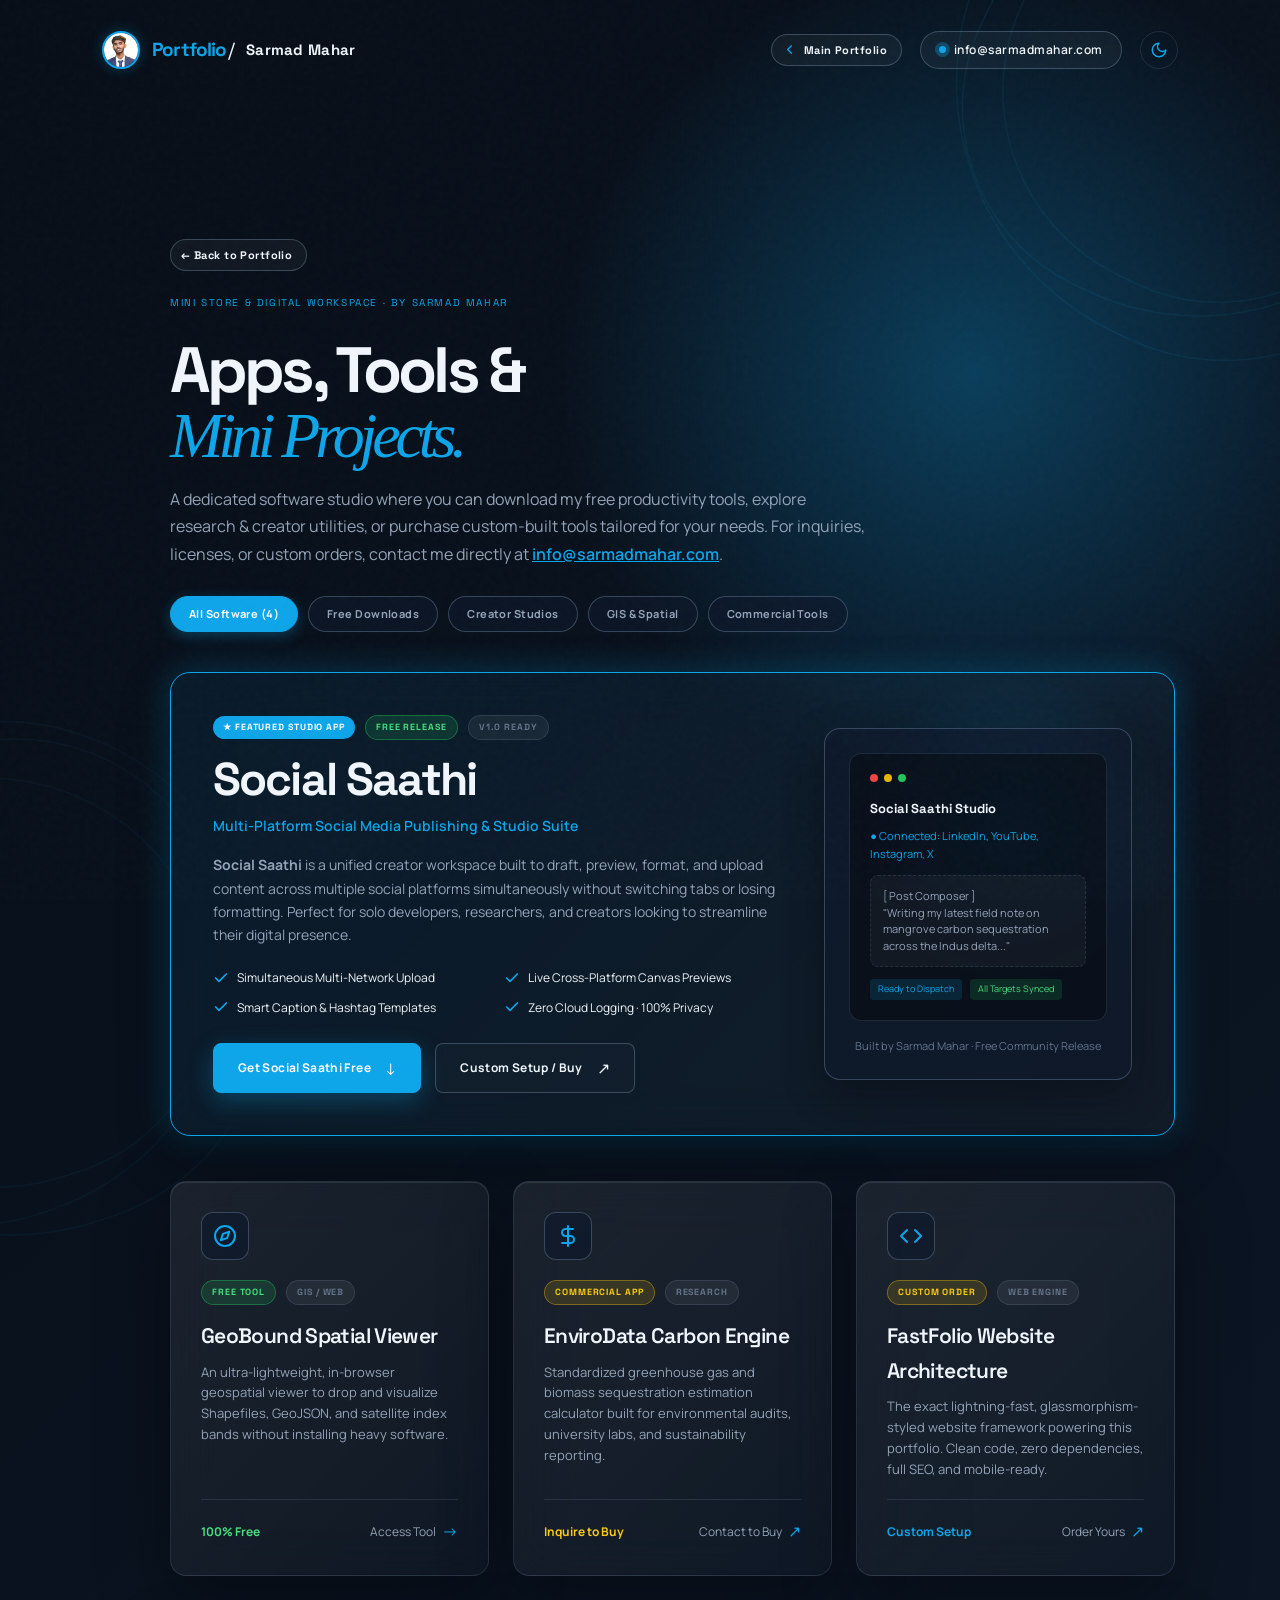
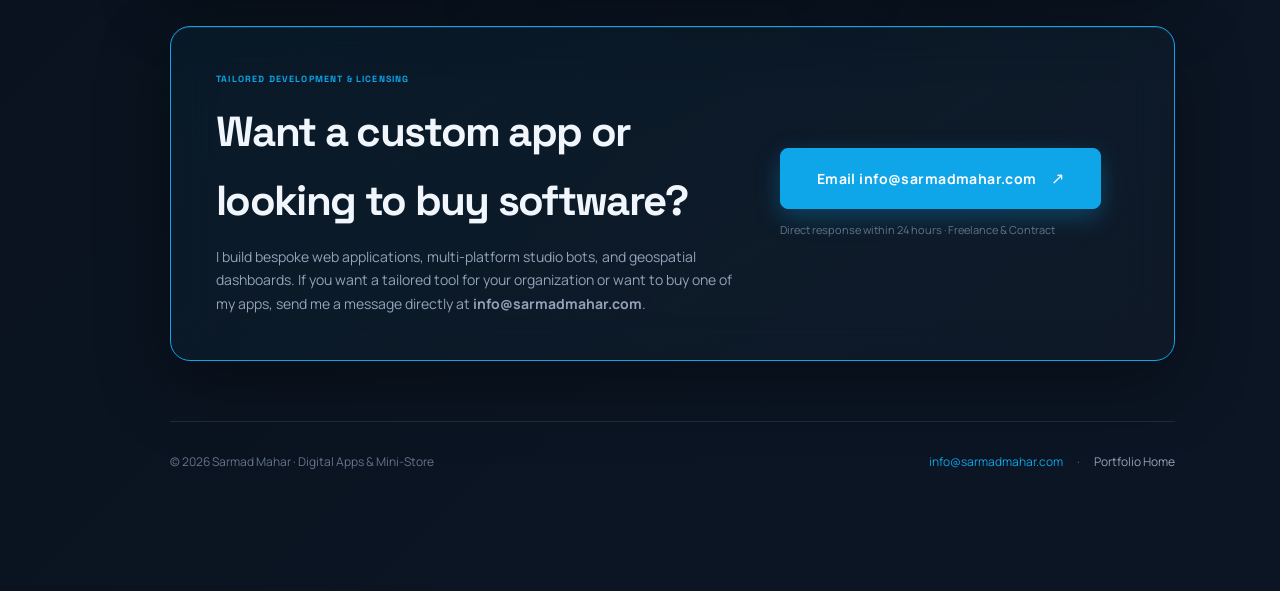
==== Portfolio/apps.html @ 279d2ba8 "Add Apps & Tools mini store page featuring Social Saathi, topbar button with FREE chip, and explore " ====
<!doctype html>
<html lang="en" data-theme="dark">
<head>
  <meta charset="utf-8" />
  <meta name="viewport" content="width=device-width, initial-scale=1" />
  <meta name="theme-color" content="#070e17" />
  <title>Apps &amp; Tools Store — Sarmad Mahar</title>
  <link rel="icon" type="image/png" href="assets/Sarmad_white_bg.png" />
  <link rel="preconnect" href="https://fonts.googleapis.com" />
  <link rel="preconnect" href="https://fonts.gstatic.com" crossorigin />
  <link href="https://fonts.googleapis.com/css2?family=Manrope:wght@400;500;600;700;800&family=Space+Grotesk:wght@400;500;600;700&display=swap" rel="stylesheet" />
  <link rel="stylesheet" href="styles.css" />
  <script defer src="https://cloud.umami.is/script.js" data-website-id="f32231da-c43e-4937-90b1-f5a5cd0eb5b8"></script>
</head>
<body>
  <div class="page-noise" aria-hidden="true"></div>
  <div class="contours contours-one" aria-hidden="true"></div>
  <div class="contours contours-two" aria-hidden="true"></div>

  <!-- TOPBAR -->
  <header class="topbar">
    <a class="brand" href="index.html">
      <img class="brand-avatar" src="assets/Sarmad_white_bg.png" alt="Sarmad Mahar" />
      <span class="brand-mark">Portfolio<span>/</span></span>
      <span class="brand-copy"><strong>Sarmad Mahar</strong></span>
    </a>
    <div class="top-actions">
      <a class="nav-store-btn" href="index.html" title="Return to main portfolio">
        <svg width="15" height="15" viewBox="0 0 24 24" fill="none" stroke="currentColor" stroke-width="2" stroke-linecap="round" stroke-linejoin="round"><path d="m15 18-6-6 6-6"/></svg>
        <span>Main Portfolio</span>
      </a>
      <a class="availability" href="mailto:info@sarmadmahar.com?subject=Store%20Inquiry"><i></i> info@sarmadmahar.com</a>
      <button class="theme-toggle" type="button" aria-label="Switch theme" data-theme-toggle>
        <span class="theme-icon" data-theme-icon>
          <svg width="18" height="18" viewBox="0 0 24 24" fill="none" stroke="currentColor" stroke-width="2" stroke-linecap="round" stroke-linejoin="round"><path d="M12 3a6 6 0 0 0 9 9 9 9 0 1 1-9-9Z"/></svg>
        </span>
      </button>
    </div>
  </header>

  <main class="section">
    <div class="store-container">
      <!-- BREADCRUMB PILL -->
      <a class="nav-store-btn" href="index.html" style="margin-bottom: 24px; display: inline-flex;">
        ← Back to Portfolio
      </a>

      <!-- STORE HERO -->
      <section class="store-hero">
        <p class="eyebrow">MINI STORE &amp; DIGITAL WORKSPACE · BY SARMAD MAHAR</p>
        <h1>
          Apps, Tools &amp;<br />
          <em>Mini Projects.</em>
        </h1>
        <p class="store-hero-desc">
          A dedicated software studio where you can download my free productivity tools, explore research &amp; creator utilities, or purchase custom-built tools tailored for your needs. For inquiries, licenses, or custom orders, contact me directly at <a href="mailto:info@sarmadmahar.com" style="color: var(--accent); font-weight: 600; text-decoration: underline;">info@sarmadmahar.com</a>.
        </p>

        <!-- STORE CATEGORY TABS -->
        <div class="store-filter-bar">
          <a class="store-pill-filter active" href="#all">All Software (4)</a>
          <a class="store-pill-filter" href="#free">Free Downloads</a>
          <a class="store-pill-filter" href="#social">Creator Studios</a>
          <a class="store-pill-filter" href="#gis">GIS &amp; Spatial</a>
          <a class="store-pill-filter" href="#buy">Commercial Tools</a>
        </div>
      </section>

      <!-- FEATURED APP #1: SOCIAL SAATHI -->
      <section id="social-saathi" class="featured-app-card glass">
        <div class="featured-app-layout">
          <div>
            <div class="app-meta-badges">
              <span class="badge-tag badge-featured">★ FEATURED STUDIO APP</span>
              <span class="badge-tag badge-free">FREE RELEASE</span>
              <span class="badge-tag badge-version">v1.0 READY</span>
            </div>

            <div class="app-title-group">
              <h2>Social Saathi</h2>
              <span class="app-tagline">Multi-Platform Social Media Publishing &amp; Studio Suite</span>
            </div>

            <p class="app-description">
              <strong>Social Saathi</strong> is a unified creator workspace built to draft, preview, format, and upload content across multiple social platforms simultaneously without switching tabs or losing formatting. Perfect for solo developers, researchers, and creators looking to streamline their digital presence.
            </p>

            <div class="app-feature-list">
              <div class="app-feature-item">
                <svg width="16" height="16" viewBox="0 0 24 24" fill="none" stroke="currentColor" stroke-width="2.5" stroke-linecap="round" stroke-linejoin="round"><polyline points="20 6 9 17 4 12"/></svg>
                <span>Simultaneous Multi-Network Upload</span>
              </div>
              <div class="app-feature-item">
                <svg width="16" height="16" viewBox="0 0 24 24" fill="none" stroke="currentColor" stroke-width="2.5" stroke-linecap="round" stroke-linejoin="round"><polyline points="20 6 9 17 4 12"/></svg>
                <span>Live Cross-Platform Canvas Previews</span>
              </div>
              <div class="app-feature-item">
                <svg width="16" height="16" viewBox="0 0 24 24" fill="none" stroke="currentColor" stroke-width="2.5" stroke-linecap="round" stroke-linejoin="round"><polyline points="20 6 9 17 4 12"/></svg>
                <span>Smart Caption &amp; Hashtag Templates</span>
              </div>
              <div class="app-feature-item">
                <svg width="16" height="16" viewBox="0 0 24 24" fill="none" stroke="currentColor" stroke-width="2.5" stroke-linecap="round" stroke-linejoin="round"><polyline points="20 6 9 17 4 12"/></svg>
                <span>Zero Cloud Logging · 100% Privacy</span>
              </div>
            </div>

            <div class="app-cta-row">
              <a class="button button-primary" href="mailto:info@sarmadmahar.com?subject=Access%20Request%20for%20Social%20Saathi%20App&body=Hi%20Sarmad%2C%20I%20would%20like%20to%20access%2Fdownload%20Social%20Saathi%20v1.0.">
                Get Social Saathi Free <span>↓</span>
              </a>
              <a class="button button-outline" href="mailto:info@sarmadmahar.com?subject=Custom%20Social%20Saathi%20Integration&body=Hi%20Sarmad%2C%20I%20want%20to%20inquire%20about%20a%20custom%20version%20of%20Social%20Saathi%20for%20my%20team.">
                Custom Setup / Buy <span>↗</span>
              </a>
            </div>
          </div>

          <!-- APP PREVIEW VISUAL -->
          <div class="app-preview-visual">
            <div class="preview-screen-mockup">
              <div class="mockup-header-dots">
                <span class="mockup-dot"></span>
                <span class="mockup-dot"></span>
                <span class="mockup-dot"></span>
              </div>
              <div style="font-family: var(--display); font-size: 13px; font-weight: 700; color: var(--text); margin-bottom: 8px;">
                Social Saathi Studio
              </div>
              <div style="font-size: 11px; color: var(--accent); margin-bottom: 12px;">
                ● Connected: LinkedIn, YouTube, Instagram, X
              </div>
              <div style="background: rgba(255, 255, 255, 0.04); border: 1px dashed var(--line); border-radius: 8px; padding: 12px; font-size: 11px; color: var(--muted); line-height: 1.5;">
                [ Post Composer ]<br />
                "Writing my latest field note on mangrove carbon sequestration across the Indus delta..."
              </div>
              <div style="display: flex; gap: 8px; margin-top: 12px;">
                <span style="font-size: 9px; padding: 3px 8px; border-radius: 4px; background: rgba(14, 165, 233, 0.15); color: var(--accent);">Ready to Dispatch</span>
                <span style="font-size: 9px; padding: 3px 8px; border-radius: 4px; background: rgba(34, 197, 94, 0.15); color: #4ade80;">All Targets Synced</span>
              </div>
            </div>
            <div style="font-size: 11px; color: var(--faint); text-align: center;">
              Built by Sarmad Mahar · Free Community Release
            </div>
          </div>
        </div>
      </section>

      <!-- REGULAR APPS & TOOLS GRID -->
      <section class="store-grid">
        <!-- TOOL 2: GEOBOUND SPATIAL VIEWER -->
        <article class="store-card glass">
          <div class="store-card-icon">
            <svg width="24" height="24" viewBox="0 0 24 24" fill="none" stroke="currentColor" stroke-width="2" stroke-linecap="round" stroke-linejoin="round"><circle cx="12" cy="12" r="10"/><polygon points="16.24 7.76 14.12 14.12 7.76 16.24 9.88 9.88 16.24 7.76"/></svg>
          </div>
          <div class="app-meta-badges">
            <span class="badge-tag badge-free">FREE TOOL</span>
            <span class="badge-tag badge-version">GIS / WEB</span>
          </div>
          <h3>GeoBound Spatial Viewer</h3>
          <p>
            An ultra-lightweight, in-browser geospatial viewer to drop and visualize Shapefiles, GeoJSON, and satellite index bands without installing heavy software.
          </p>
          <div class="store-card-footer">
            <span style="font-size: 12px; font-weight: 700; color: #4ade80;">100% Free</span>
            <a class="text-link" href="mailto:info@sarmadmahar.com?subject=Access%20GeoBound%20Viewer">
              Access Tool <span>→</span>
            </a>
          </div>
        </article>

        <!-- TOOL 3: ENVIRODATA CALCULATOR -->
        <article class="store-card glass">
          <div class="store-card-icon">
            <svg width="24" height="24" viewBox="0 0 24 24" fill="none" stroke="currentColor" stroke-width="2" stroke-linecap="round" stroke-linejoin="round"><path d="M12 2v20"/><path d="M17 5H9.5a3.5 3.5 0 0 0 0 7h5a3.5 3.5 0 0 1 0 7H6"/></svg>
          </div>
          <div class="app-meta-badges">
            <span class="badge-tag badge-pro">COMMERCIAL APP</span>
            <span class="badge-tag badge-version">RESEARCH</span>
          </div>
          <h3>EnviroData Carbon Engine</h3>
          <p>
            Standardized greenhouse gas and biomass sequestration estimation calculator built for environmental audits, university labs, and sustainability reporting.
          </p>
          <div class="store-card-footer">
            <span style="font-size: 12px; font-weight: 700; color: #facc15;">Inquire to Buy</span>
            <a class="text-link" href="mailto:info@sarmadmahar.com?subject=Inquiry%20to%20Buy%20EnviroData%20Carbon%20Engine">
              Contact to Buy <span>↗</span>
            </a>
          </div>
        </article>

        <!-- TOOL 4: FASTFOLIO ENGINE -->
        <article class="store-card glass">
          <div class="store-card-icon">
            <svg width="24" height="24" viewBox="0 0 24 24" fill="none" stroke="currentColor" stroke-width="2" stroke-linecap="round" stroke-linejoin="round"><polyline points="16 18 22 12 16 6"/><polyline points="8 6 2 12 8 18"/></svg>
          </div>
          <div class="app-meta-badges">
            <span class="badge-tag badge-pro">CUSTOM ORDER</span>
            <span class="badge-tag badge-version">WEB ENGINE</span>
          </div>
          <h3>FastFolio Website Architecture</h3>
          <p>
            The exact lightning-fast, glassmorphism-styled website framework powering this portfolio. Clean code, zero dependencies, full SEO, and mobile-ready.
          </p>
          <div class="store-card-footer">
            <span style="font-size: 12px; font-weight: 700; color: var(--accent);">Custom Setup</span>
            <a class="text-link" href="mailto:info@sarmadmahar.com?subject=FastFolio%20Architecture%20Order">
              Order Yours <span>↗</span>
            </a>
          </div>
        </article>
      </section>

      <!-- BUY / CUSTOM APPS CONTACT PANEL -->
      <section class="store-inquiry-box glass">
        <div>
          <span class="fact-label" style="display: block; margin-bottom: 10px;">Tailored Development &amp; Licensing</span>
          <h2>Want a custom app or looking to buy software?</h2>
          <p>
            I build bespoke web applications, multi-platform studio bots, and geospatial dashboards. If you want a tailored tool for your organization or want to buy one of my apps, send me a message directly at <strong>info@sarmadmahar.com</strong>.
          </p>
        </div>
        <div style="display: flex; flex-direction: column; gap: 12px; align-items: flex-start; justify-content: center;">
          <a class="button button-primary" style="padding: 18px 36px; font-size: 14px;" href="mailto:info@sarmadmahar.com?subject=Custom%20App%20%2F%20Tool%20Inquiry%20from%20Store">
            Email info@sarmadmahar.com <span>↗</span>
          </a>
          <span style="font-size: 11px; color: var(--faint);">Direct response within 24 hours · Freelance &amp; Contract</span>
        </div>
      </section>

      <!-- FOOTER -->
      <footer style="margin-top: 60px; padding-top: 30px; border-top: 1px solid var(--line); display: flex; justify-content: space-between; align-items: center; font-size: 12px; color: var(--faint);">
        <span>© 2026 Sarmad Mahar · Digital Apps &amp; Mini-Store</span>
        <div style="display: flex; gap: 14px; align-items: center;">
          <a href="mailto:info@sarmadmahar.com" style="color: var(--accent); text-decoration: none;">info@sarmadmahar.com</a>
          <span>·</span>
          <a href="index.html" style="color: var(--muted); text-decoration: none;">Portfolio Home</a>
        </div>
      </footer>
    </div>
  </main>

  <script src="script.js"></script>
</body>
</html>
---- Portfolio/styles.css ----
:root {
  --bg: #070e17;
  --bg-2: #0b1523;
  --surface: rgba(14, 26, 43, 0.65);
  --surface-strong: rgba(20, 36, 58, 0.85);
  --line: rgba(186, 215, 255, 0.12);
  --line-strong: rgba(186, 215, 255, 0.24);
  --text: #f0f6fc;
  --muted: #94a3b8;
  --faint: #64748b;
  --accent: #0ea5e9;
  --accent-hover: #0284c7;
  --accent-glow: rgba(14, 165, 233, 0.3);
  --shadow: 0 24px 70px rgba(0, 0, 0, 0.35);
  --radius: 24px;
  --display: 'Space Grotesk', sans-serif;
  --body: 'Manrope', sans-serif;
}

html[data-theme="light"] {
  --bg: #f0f4f9;
  --bg-2: #f8fafc;
  --surface: rgba(255, 255, 255, 0.75);
  --surface-strong: rgba(255, 255, 255, 0.94);
  --line: rgba(15, 23, 42, 0.1);
  --line-strong: rgba(15, 23, 42, 0.22);
  --text: #0f172a;
  --muted: #475569;
  --faint: #64748b;
  --accent: #0284c7;
  --accent-hover: #0369a1;
  --accent-glow: rgba(2, 132, 199, 0.25);
  --shadow: 0 24px 70px rgba(15, 23, 42, 0.12);
}

* {
  box-sizing: border-box;
}

html {
  scroll-behavior: smooth;
}

body {
  margin: 0;
  background: radial-gradient(circle at 76% 17%, var(--accent-glow), transparent 26rem),
    linear-gradient(135deg, var(--bg), var(--bg-2) 80%);
  color: var(--text);
  font-family: var(--body);
  font-size: 15px;
  line-height: 1.65;
  overflow-x: hidden;
  min-height: 100vh;
}

a {
  color: inherit;
  text-decoration: none;
}

button {
  font: inherit;
  color: inherit;
}

.page-noise {
  position: fixed;
  inset: 0;
  opacity: 0.035;
  pointer-events: none;
  z-index: 10;
  background-image: url("data:image/svg+xml,%3Csvg viewBox='0 0 180 180' xmlns='http://www.w3.org/2000/svg'%3E%3Cfilter id='n'%3E%3CfeTurbulence type='fractalNoise' baseFrequency='.85' numOctaves='3' stitchTiles='stitch'/%3E%3C/filter%3E%3Crect width='100%25' height='100%25' filter='url(%23n)' opacity='.6'/%3E%3C/svg%3E");
}

.contours {
  position: fixed;
  pointer-events: none;
  opacity: 0.12;
  width: 520px;
  height: 520px;
  border: 1px solid var(--accent);
  border-radius: 48% 52% 45% 55%;
  z-index: -1;
}

.contours:before,
.contours:after {
  content: "";
  position: absolute;
  inset: 24px;
  border: 1px solid var(--accent);
  border-radius: 54% 46% 57% 43%;
}

.contours:after {
  inset: 52px;
  border-radius: 43% 57% 48% 52%;
}

.contours-one {
  top: -170px;
  right: -190px;
  transform: rotate(26deg);
}

.contours-two {
  bottom: -340px;
  left: -260px;
  transform: rotate(-18deg);
  opacity: 0.08;
}

.glass {
  background: linear-gradient(135deg, rgba(255, 255, 255, 0.08), rgba(255, 255, 255, 0.02));
  border: 1px solid var(--line);
  box-shadow: var(--shadow), inset 0 1px rgba(255, 255, 255, 0.09);
  backdrop-filter: blur(24px);
  -webkit-backdrop-filter: blur(24px);
}

/* TOPBAR */
.topbar {
  height: 94px;
  padding: 26px 8vw 20px;
  display: flex;
  justify-content: space-between;
  align-items: center;
  position: relative;
  z-index: 5;
}

.brand {
  display: flex;
  align-items: center;
  gap: 12px;
  transition: transform 0.2s ease;
}

.brand:hover {
  transform: translateY(-1px);
}

.brand-avatar {
  width: 38px;
  height: 38px;
  border-radius: 50%;
  object-fit: cover;
  border: 2px solid var(--accent);
  box-shadow: 0 0 14px var(--accent-glow);
  display: block;
}

.brand-mark {
  font-family: var(--display);
  font-weight: 700;
  font-size: 19px;
  letter-spacing: -0.05em;
  color: var(--accent);
}

.brand-mark span {
  font-weight: 400;
  color: var(--text);
  margin-left: 2px;
}

.brand-copy {
  display: flex;
  flex-direction: column;
  line-height: 1.15;
}

.brand-copy strong {
  font-family: var(--display);
  font-size: 15px;
  letter-spacing: 0.02em;
  color: var(--text);
}

.top-actions {
  display: flex;
  align-items: center;
  gap: 18px;
}

.availability {
  color: var(--text);
  font-size: 12px;
  font-weight: 600;
  letter-spacing: 0.04em;
  display: inline-flex;
  align-items: center;
  padding: 8px 18px;
  border-radius: 999px;
  border: 1px solid var(--line-strong);
  background: rgba(255, 255, 255, 0.04);
  cursor: pointer;
  transition: 0.25s;
}

.availability:hover {
  border-color: var(--accent);
  color: var(--accent);
  background: var(--accent-glow);
  transform: translateY(-1px);
}

.availability i {
  display: inline-block;
  width: 7px;
  height: 7px;
  background: var(--accent);
  border-radius: 50%;
  margin-right: 8px;
  box-shadow: 0 0 0 4px var(--accent-glow);
}

/* APPS & TOOLS TOPBAR BUTTON WITH FREE CHIP */
.nav-store-btn {
  font-family: var(--display);
  font-size: 11px;
  font-weight: 700;
  color: var(--text);
  letter-spacing: 0.04em;
  display: inline-flex;
  align-items: center;
  gap: 7px;
  padding: 6px 14px 6px 10px;
  border-radius: 999px;
  border: 1px solid var(--line-strong);
  background: rgba(255, 255, 255, 0.04);
  cursor: pointer;
  transition: 0.25s;
  text-decoration: none;
}

.nav-store-btn:hover {
  border-color: var(--accent);
  color: var(--accent);
  background: var(--accent-glow);
  transform: translateY(-1px);
  box-shadow: 0 4px 16px var(--accent-glow);
}

.nav-store-btn svg {
  stroke: var(--accent);
}

.store-chip-free {
  display: inline-block;
  padding: 2px 7px;
  font-size: 9px;
  font-weight: 800;
  letter-spacing: 0.08em;
  text-transform: uppercase;
  border-radius: 999px;
  background: var(--accent);
  color: #ffffff;
  box-shadow: 0 0 10px var(--accent-glow);
}

.theme-toggle {
  cursor: pointer;
  background: transparent;
  border: 1px solid var(--line);
  border-radius: 50%;
  width: 38px;
  height: 38px;
  display: inline-flex;
  align-items: center;
  justify-content: center;
  color: var(--accent);
  transition: 0.25s;
}

.theme-toggle:hover {
  border-color: var(--accent);
  box-shadow: 0 0 14px var(--accent-glow);
  transform: rotate(15deg);
}

.theme-icon {
  display: flex;
  align-items: center;
  justify-content: center;
}

.theme-icon svg {
  width: 18px;
  height: 18px;
  stroke: var(--accent);
}

/* =========================================
   ADAPTIVE NAVIGATION SYSTEM
   - Top horizontal bar: centered at top, slides up & fades out smoothly on scroll
   - Left vertical dock: slides in from left & fades in smoothly on scroll
   ========================================= */

/* TOP HORIZONTAL NAVIGATION */
.top-nav {
  position: fixed;
  z-index: 95;
  top: 22px;
  left: 50%;
  transform: translateX(-50%) translateY(0);
  display: flex;
  flex-direction: row;
  align-items: center;
  justify-content: center;
  gap: 6px;
  padding: 6px 14px;
  border-radius: 999px;
  box-shadow: 0 12px 35px rgba(0, 0, 0, 0.28);
  opacity: 1;
  pointer-events: auto;
  visibility: visible;
  transition: opacity 0.35s cubic-bezier(0.16, 1, 0.3, 1),
    transform 0.35s cubic-bezier(0.16, 1, 0.3, 1),
    visibility 0.35s;
}

body.nav-scrolled .top-nav {
  opacity: 0;
  transform: translateX(-50%) translateY(-22px);
  pointer-events: none;
  visibility: hidden;
}

.top-nav a {
  color: var(--faint);
  font-size: 11px;
  font-weight: 600;
  display: flex;
  flex-direction: row;
  align-items: center;
  gap: 6px;
  padding: 7px 14px;
  border-radius: 999px;
  transition: 0.25s;
  text-decoration: none;
}

.top-nav a:hover,
.top-nav a.active {
  color: #ffffff;
  background: var(--accent);
}

.top-nav a:hover .nav-icon,
.top-nav a.active .nav-icon {
  color: #ffffff;
  transform: scale(1.1);
}

/* LEFT VERTICAL DOCKED NAVIGATION */
.side-nav {
  position: fixed;
  z-index: 90;
  top: 50%;
  left: 24px;
  right: auto;
  transform: translateY(-50%) translateX(-35px);
  display: flex;
  flex-direction: column;
  align-items: center;
  width: 72px;
  padding: 16px 8px;
  border-radius: 40px;
  gap: 12px;
  box-shadow: 0 16px 40px rgba(0, 0, 0, 0.32);
  opacity: 0;
  pointer-events: none;
  visibility: hidden;
  transition: opacity 0.4s cubic-bezier(0.16, 1, 0.3, 1),
    transform 0.4s cubic-bezier(0.16, 1, 0.3, 1),
    visibility 0.4s;
}

body.nav-scrolled .side-nav {
  opacity: 1;
  transform: translateY(-50%) translateX(0);
  pointer-events: auto;
  visibility: visible;
}

.nav-avatar-item {
  width: 38px;
  height: 38px;
  border-radius: 50%;
  overflow: hidden;
  border: 2px solid var(--accent);
  box-shadow: 0 0 12px var(--accent-glow);
  margin-bottom: 2px;
  transition: transform 0.25s;
  display: block;
}

.nav-avatar-item:hover {
  transform: scale(1.08);
}

.nav-avatar-item img {
  width: 100%;
  height: 100%;
  object-fit: cover;
}

.side-nav a:not(.nav-avatar-item) {
  display: flex;
  flex-direction: column;
  align-items: center;
  justify-content: center;
  font-size: 9px;
  font-weight: 600;
  gap: 4px;
  padding: 5px 6px;
  width: 100%;
  border-radius: 12px;
  color: var(--faint);
  transition: 0.25s;
  text-decoration: none;
}

.nav-icon {
  width: 16px;
  height: 16px;
  display: flex;
  align-items: center;
  justify-content: center;
  color: inherit;
  transition: transform 0.2s;
}

.side-nav a:not(.nav-avatar-item):hover,
.side-nav a:not(.nav-avatar-item).active {
  background: transparent;
  color: var(--accent);
}

.side-nav a:not(.nav-avatar-item):hover .nav-icon,
.side-nav a:not(.nav-avatar-item).active .nav-icon {
  color: var(--accent);
  transform: scale(1.15);
}

/* MAIN SECTIONS LAYOUT */
.section {
  max-width: 1150px;
  margin: 0 auto;
  padding: 120px 40px 120px 105px;
  position: relative;
}

.hero-section {
  min-height: calc(100vh - 94px);
  display: flex;
  align-items: center;
  gap: 60px;
  padding-top: 80px;
}

.hero-copy {
  width: 58%;
  position: relative;
  z-index: 2;
}

.eyebrow {
  font-family: var(--display);
  font-size: 10px;
  letter-spacing: 0.16em;
  text-transform: uppercase;
  color: var(--accent);
  margin: 0 0 26px;
  display: flex;
  align-items: center;
  flex-wrap: wrap;
  gap: 6px;
}

.hero-section h1,
.section-heading h2 {
  font-family: var(--display);
  font-weight: 500;
  letter-spacing: -0.07em;
  line-height: 0.98;
  margin: 0;
}

.hero-section h1 {
  font-size: clamp(48px, 6.2vw, 84px);
}

em {
  font-family: Georgia, serif;
  font-weight: 400;
  color: var(--accent);
  letter-spacing: -0.08em;
}

.hero-lede {
  max-width: 530px;
  font-size: 16px;
  color: var(--muted);
  margin: 34px 0 29px;
  line-height: 1.7;
}

.hero-actions {
  display: flex;
  align-items: center;
  gap: 23px;
  flex-wrap: wrap;
}

/* UNIFIED BUTTONS */
.button {
  display: inline-flex;
  align-items: center;
  gap: 14px;
  padding: 14px 24px;
  border-radius: 8px;
  font-size: 12px;
  font-weight: 700;
  letter-spacing: 0.03em;
  transition: 0.25s;
  cursor: pointer;
  text-decoration: none;
}

.button span {
  font-size: 16px;
  font-weight: 400;
  line-height: 1;
}

.button-primary {
  background: var(--accent);
  color: #ffffff;
  border: 1px solid var(--accent);
  box-shadow: 0 8px 24px var(--accent-glow);
}

.button-primary:hover {
  background: var(--accent-hover);
  border-color: var(--accent-hover);
  transform: translateY(-2px);
  box-shadow: 0 14px 32px var(--accent-glow);
}

.button-outline {
  border: 1px solid var(--line-strong);
  color: var(--text);
  background: rgba(255, 255, 255, 0.02);
}

.button-outline:hover {
  border-color: var(--accent);
  color: var(--accent);
  background: var(--accent-glow);
  transform: translateY(-2px);
}

.text-link {
  font-size: 12px;
  color: var(--muted);
  display: inline-flex;
  align-items: center;
  gap: 6px;
  transition: 0.2s;
}

.text-link span {
  color: var(--accent);
  font-size: 16px;
}

.text-link:hover {
  color: var(--accent);
}

.hero-meta {
  display: flex;
  align-items: center;
  gap: 14px;
  margin-top: 55px;
  font-family: var(--display);
  font-size: 9px;
  text-transform: uppercase;
  letter-spacing: 0.1em;
  color: var(--faint);
}

.meta-rule {
  height: 1px;
  width: 35px;
  background: var(--line-strong);
}

.hero-portrait-wrap {
  width: 42%;
  height: 520px;
  position: relative;
  display: flex;
  align-items: center;
  justify-content: center;
}

/* ABSTRACT OFFSET BACKDROP FRAME */
.portrait-frame-backdrop {
  position: absolute;
  width: 320px;
  height: 320px;
  border-radius: 28px;
  border: 1.5px solid var(--accent);
  background: var(--accent-glow);
  transform: rotate(5deg);
  opacity: 0.45;
  box-shadow: 0 0 45px var(--accent-glow);
  transition: transform 0.45s cubic-bezier(0.16, 1, 0.3, 1), opacity 0.3s;
  pointer-events: none;
}

/* TILTED MODERN SQUARE PICTURE FRAME */
.portrait-card {
  width: 320px;
  height: 320px;
  border-radius: 28px;
  position: relative;
  overflow: hidden;
  transform: rotate(-3.5deg);
  background: var(--surface);
  border: 1px solid var(--line-strong);
  box-shadow: 0 24px 60px rgba(0, 0, 0, 0.45);
  transition: transform 0.45s cubic-bezier(0.16, 1, 0.3, 1), box-shadow 0.45s;
  z-index: 2;
}

.hero-portrait-wrap:hover .portrait-card {
  transform: rotate(0deg) scale(1.02);
  box-shadow: 0 30px 70px rgba(0, 0, 0, 0.5), 0 0 24px var(--accent-glow);
}

.hero-portrait-wrap:hover .portrait-frame-backdrop {
  transform: rotate(2deg) scale(1.04);
  opacity: 0.75;
}

.portrait-card img {
  width: 100%;
  height: 100%;
  object-fit: cover;
  object-position: center;
  display: block;
  border-radius: 27px;
}

.floating-note {
  position: absolute;
  bottom: 50px;
  left: 20px;
  padding: 10px 18px;
  border-radius: 999px;
  font-size: 12px;
  font-weight: 700;
  font-family: var(--display);
  letter-spacing: 0.02em;
  color: var(--text);
  box-shadow: 0 10px 30px rgba(0, 0, 0, 0.35);
  border: 1px solid var(--line-strong);
  z-index: 3;
  transition: transform 0.3s;
}

.hero-portrait-wrap:hover .floating-note {
  transform: translateY(-3px);
}

/* ABOUT SECTION */
.section-heading {
  margin-bottom: 60px;
}

.section-heading h2 {
  font-size: clamp(38px, 4.8vw, 68px);
}

.about-grid,
.cv-grid {
  display: grid;
  grid-template-columns: 1.2fr 0.8fr;
  gap: 70px;
}

.large-copy {
  font-family: var(--display);
  font-size: 24px;
  line-height: 1.4;
  letter-spacing: -0.04em;
  margin: 0 0 26px;
}

.large-copy strong {
  color: var(--accent);
  font-weight: 600;
}

.about-statement>p:not(.large-copy) {
  color: var(--muted);
  max-width: 520px;
  line-height: 1.7;
}

.about-facts {
  padding: 28px 30px;
  border-radius: 12px;
  display: flex;
  flex-direction: column;
  gap: 26px;
}

.about-facts>div {
  display: flex;
  flex-direction: column;
}

.fact-label,
.card-kicker {
  font-family: var(--display);
  text-transform: uppercase;
  letter-spacing: 0.13em;
  font-size: 9px;
  color: var(--accent);
  margin-bottom: 8px;
  font-weight: 700;
}

.about-facts strong {
  font-family: var(--display);
  font-size: 14px;
  font-weight: 500;
  line-height: 1.4;
}

.about-facts small {
  font-size: 11px;
  color: var(--muted);
  margin-top: 4px;
}

/* FOCUS SECTION */
.split-heading {
  display: flex;
  justify-content: space-between;
  align-items: flex-end;
  gap: 50px;
}

.heading-aside {
  max-width: 290px;
  color: var(--muted);
  font-size: 13px;
  margin: 0 0 6px;
  line-height: 1.5;
}

.focus-list {
  border-top: 1px solid var(--line);
}

.focus-row {
  display: grid;
  grid-template-columns: 60px 1fr 40px;
  gap: 22px;
  align-items: start;
  padding: 26px 0;
  border-bottom: 1px solid var(--line);
  transition: 0.25s;
}

.focus-row:hover {
  padding-left: 12px;
  border-color: var(--accent);
}

.focus-number {
  font-family: var(--display);
  font-size: 11px;
  color: var(--accent);
  font-weight: 700;
  padding-top: 3px;
}

.focus-row h3 {
  font-family: var(--display);
  font-size: 20px;
  font-weight: 500;
  letter-spacing: -0.03em;
  margin: 0 0 6px;
}

.focus-row p {
  color: var(--muted);
  font-size: 13px;
  max-width: 620px;
  margin: 0 0 10px;
  line-height: 1.6;
}

.focus-icon {
  color: var(--accent);
  font-size: 18px;
  text-align: right;
  padding-top: 2px;
}

.creative-hub-pill {
  display: inline-flex;
  align-items: center;
  gap: 8px;
  font-size: 11px;
  font-weight: 600;
  color: var(--accent);
  padding: 6px 14px;
  border-radius: 999px;
  border: 1px solid var(--accent);
  background: var(--accent-glow);
  margin-top: 6px;
  transition: 0.2s;
}

.creative-hub-pill:hover {
  background: var(--accent);
  color: #ffffff;
  transform: translateX(4px);
}

/* TOOLS SLIDING MARQUEE */
.tools-marquee-title {
  margin-top: 40px;
  margin-bottom: 6px;
}

.tools-marquee-container {
  overflow: hidden;
  width: 100%;
  position: relative;
  padding: 10px 0;
  mask-image: linear-gradient(to right, transparent, black 8%, black 92%, transparent);
  -webkit-mask-image: linear-gradient(to right, transparent, black 8%, black 92%, transparent);
}

.tools-marquee-track {
  display: flex;
  gap: 14px;
  width: max-content;
  animation: marqueeScroll 28s linear infinite;
}

.tools-marquee-track:hover {
  animation-play-state: paused;
}

@keyframes marqueeScroll {
  from {
    transform: translateX(0);
  }

  to {
    transform: translateX(-50%);
  }
}

.tool-slide-card {
  display: inline-flex;
  align-items: center;
  gap: 10px;
  padding: 10px 18px;
  border-radius: 999px;
  background: var(--surface);
  border: 1px solid var(--line-strong);
  color: var(--text);
  font-family: var(--display);
  font-size: 13px;
  font-weight: 600;
  white-space: nowrap;
  transition: 0.25s;
}

.tool-slide-card:hover {
  border-color: var(--accent);
  background: var(--accent-glow);
  transform: translateY(-2px);
}

.tool-slide-icon {
  width: 20px;
  height: 20px;
  display: flex;
  align-items: center;
  justify-content: center;
  color: var(--accent);
}

.tool-slide-icon svg {
  width: 18px;
  height: 18px;
  fill: currentColor;
}

/* WORK / BLOG SECTION */
.blog-controls {
  display: flex;
  gap: 8px;
  flex-wrap: wrap;
  margin-bottom: 5px;
}

.filter {
  background: transparent;
  border: 1px solid var(--line);
  padding: 7px 14px;
  font-size: 11px;
  color: var(--muted);
  cursor: pointer;
  border-radius: 999px;
  transition: 0.2s;
}

.filter.active,
.filter:hover {
  color: #ffffff;
  background: var(--accent);
  border-color: var(--accent);
  font-weight: 600;
}

.blog-grid {
  display: grid;
  grid-template-columns: repeat(3, 1fr);
  gap: 20px;
}

.blog-card {
  border: 1px solid var(--line);
  padding: 28px 24px 22px;
  min-height: 260px;
  display: flex;
  flex-direction: column;
  cursor: pointer;
  transition: 0.25s;
  border-radius: 10px;
  background: linear-gradient(145deg, rgba(255, 255, 255, 0.05), transparent);
}

.blog-card:hover {
  transform: translateY(-6px);
  border-color: var(--accent);
  box-shadow: 0 16px 40px var(--accent-glow);
}

.blog-card .card-category {
  font-size: 9px;
  color: var(--accent);
  font-family: var(--display);
  text-transform: uppercase;
  letter-spacing: 0.13em;
  font-weight: 700;
}

.blog-card h3 {
  font-family: var(--display);
  font-size: 19px;
  font-weight: 500;
  line-height: 1.25;
  letter-spacing: -0.04em;
  margin: 18px 0 10px;
}

.blog-card p {
  font-size: 12px;
  color: var(--muted);
  margin: 0;
  line-height: 1.6;
}

.blog-card footer {
  margin-top: auto;
  padding-top: 20px;
  display: flex;
  justify-content: space-between;
  font-size: 10px;
  color: var(--faint);
  font-family: var(--display);
}

.blog-empty {
  color: var(--muted);
  padding: 30px 0;
}

/* CV & ACADEMIC RECORD SECTION */
.timeline {
  border-top: 1px solid var(--line);
}

.timeline-item {
  display: grid;
  grid-template-columns: 120px 1fr;
  gap: 26px;
  padding: 24px 0;
  border-bottom: 1px solid var(--line);
}

.timeline-date {
  font-family: var(--display);
  font-size: 10px;
  color: var(--accent);
  font-weight: 700;
}

.timeline-item h3 {
  font-family: var(--display);
  font-size: 17px;
  font-weight: 500;
  margin: 0 0 4px;
}

.timeline-item p {
  font-size: 12px;
  color: var(--muted);
  margin: 0 0 6px;
  line-height: 1.5;
}

.timeline-tags {
  display: flex;
  flex-wrap: wrap;
  gap: 6px;
  margin-top: 8px;
}

.timeline-tag {
  font-size: 10px;
  padding: 3px 8px;
  border-radius: 4px;
  background: rgba(255, 255, 255, 0.04);
  color: var(--faint);
  border: 1px solid var(--line);
}

.cv-card {
  padding: 34px 30px;
  border-radius: 12px;
  display: flex;
  flex-direction: column;
  align-self: start;
}

.cv-card h3 {
  font-family: var(--display);
  font-size: 26px;
  font-weight: 500;
  letter-spacing: -0.05em;
  line-height: 1.15;
  margin: 12px 0 16px;
}

.cv-card>p {
  font-size: 13px;
  color: var(--muted);
  margin-bottom: 22px;
  line-height: 1.6;
}

.cv-note {
  display: block;
  color: var(--faint);
  font-size: 10px;
  margin-top: 15px;
}

/* CV CARD GALLERY PREVIEWS */
.cv-gallery-grid {
  display: flex;
  flex-direction: column;
  align-items: center;
  gap: 10px;
  margin-top: 12px;
}

.cv-gallery-thumb {
  width: 120px;
  height: 120px;
  aspect-ratio: 1 / 1;
  border-radius: 10px;
  overflow: hidden;
  border: 1px solid var(--line-strong);
  position: relative;
  transition: 0.25s;
  background: rgba(0, 0, 0, 0.2);
}

.cv-gallery-thumb img {
  width: 100%;
  height: 100%;
  object-fit: cover;
  transition: transform 0.35s ease;
}

.cv-gallery-thumb:hover {
  border-color: var(--accent);
  box-shadow: 0 6px 20px var(--accent-glow);
  transform: translateY(-2px);
}

.cv-gallery-thumb:hover img {
  transform: scale(1.08);
}

/* CONTACT SECTION & DOCK */
.contact-section {
  padding-bottom: 50px;
}

.contact-panel {
  display: grid;
  grid-template-columns: 1fr 1fr;
  gap: 60px;
  padding: 55px 50px;
  border-radius: 16px;
  align-items: center;
}

.contact-panel h2 {
  font-family: var(--display);
  font-size: clamp(36px, 4.4vw, 58px);
  font-weight: 500;
  letter-spacing: -0.07em;
  line-height: 0.98;
  margin: 0;
}

.contact-copy {
  color: var(--muted);
  font-size: 14px;
  max-width: 440px;
  margin: 20px 0 0;
  line-height: 1.65;
}

/* CONTACT SOCIAL ICONS DOCK */
.social-icons-dock {
  display: flex;
  flex-wrap: wrap;
  gap: 14px;
  align-items: center;
  justify-content: flex-start;
}

.social-circle-btn {
  width: 52px;
  height: 52px;
  border-radius: 50%;
  border: 1px solid var(--line-strong);
  background: var(--surface);
  display: inline-flex;
  align-items: center;
  justify-content: center;
  color: var(--text);
  transition: 0.25s;
  cursor: pointer;
  box-shadow: 0 4px 16px rgba(0, 0, 0, 0.2);
}

.social-circle-btn svg {
  width: 22px;
  height: 22px;
  fill: currentColor;
  transition: transform 0.2s;
}

.social-circle-btn:hover {
  border-color: var(--accent);
  background: var(--accent);
  color: #ffffff;
  transform: translateY(-4px) scale(1.05);
  box-shadow: 0 10px 24px var(--accent-glow);
}

.social-circle-btn:hover svg {
  transform: scale(1.1);
  fill: #ffffff;
}

/* FOOTER */
section>footer {
  display: flex;
  justify-content: space-between;
  align-items: center;
  margin-top: 60px;
  padding-top: 24px;
  border-top: 1px solid var(--line);
  font-size: 11px;
  color: var(--faint);
}

.footer-socials {
  display: flex;
  gap: 12px;
  align-items: center;
}

.footer-social-btn {
  width: 36px;
  height: 36px;
  border-radius: 50%;
  border: 1px solid var(--line);
  background: rgba(255, 255, 255, 0.03);
  display: inline-flex;
  align-items: center;
  justify-content: center;
  color: var(--faint);
  transition: 0.25s;
}

.footer-social-btn svg {
  width: 16px;
  height: 16px;
  fill: currentColor;
}

.footer-social-btn:hover {
  border-color: var(--accent);
  color: var(--accent);
  transform: translateY(-2px);
  box-shadow: 0 0 12px var(--accent-glow);
}

/* BLOG MODAL */
.blog-modal {
  display: none;
  position: fixed;
  inset: 0;
  z-index: 200;
  align-items: center;
  justify-content: center;
  padding: 25px;
}

.blog-modal.open {
  display: flex;
}

.modal-backdrop {
  position: absolute;
  inset: 0;
  background: rgba(3, 12, 20, 0.75);
  backdrop-filter: blur(10px);
}

.modal-card {
  width: min(680px, 100%);
  padding: 40px;
  border-radius: 16px;
  position: relative;
  z-index: 1;
  max-height: 85vh;
  overflow-y: auto;
}

.modal-card h2 {
  font-family: var(--display);
  font-size: clamp(28px, 4.4vw, 48px);
  line-height: 1.05;
  letter-spacing: -0.05em;
  margin: 0 0 10px;
}

.modal-date {
  font-size: 10px;
  color: var(--faint);
  font-family: var(--display);
}

.modal-body {
  color: var(--muted);
  font-size: 14px;
  line-height: 1.8;
  margin-top: 25px;
}

.modal-close {
  position: absolute;
  right: 20px;
  top: 16px;
  border: 0;
  background: transparent;
  font-size: 28px;
  color: var(--muted);
  cursor: pointer;
}

.modal-close:hover {
  color: var(--accent);
}

/* CREATIVE 5 CIRCLES HUB */
.circles-constellation {
  display: flex;
  justify-content: center;
  align-items: center;
  gap: 24px;
  flex-wrap: wrap;
  margin: 45px 0 60px;
}

.circle-node {
  width: 160px;
  height: 160px;
  border-radius: 50%;
  display: flex;
  flex-direction: column;
  align-items: center;
  justify-content: center;
  text-align: center;
  padding: 16px;
  position: relative;
  transition: all 0.35s cubic-bezier(0.175, 0.885, 0.32, 1.275);
  cursor: pointer;
  border: 2px solid var(--line-strong);
  background: linear-gradient(145deg, var(--accent-glow), rgba(255, 255, 255, 0.02));
  box-shadow: 0 10px 30px rgba(0, 0, 0, 0.25);
  text-decoration: none;
  color: var(--text);
}

.circle-node:hover {
  transform: translateY(-8px) scale(1.05);
  border-color: var(--accent);
  box-shadow: 0 16px 40px var(--accent-glow);
  background: linear-gradient(145deg, var(--accent-glow), rgba(11, 21, 35, 0.9));
}

.circle-icon {
  font-size: 28px;
  margin-bottom: 8px;
  color: var(--accent);
  display: flex;
  align-items: center;
  justify-content: center;
}

.circle-title {
  font-family: var(--display);
  font-size: 13px;
  font-weight: 700;
  letter-spacing: -0.02em;
  margin: 0;
  line-height: 1.2;
}

.circle-tag {
  font-size: 9px;
  color: var(--accent);
  margin-top: 4px;
  text-transform: uppercase;
  letter-spacing: 0.1em;
}

.showcase-grid {
  display: grid;
  grid-template-columns: repeat(2, 1fr);
  gap: 24px;
  margin-top: 30px;
}

.showcase-card {
  padding: 30px;
  border-radius: 16px;
  transition: 0.25s;
}

.showcase-card:hover {
  border-color: var(--accent);
  transform: translateY(-4px);
}

.showcase-card h3 {
  font-family: var(--display);
  font-size: 22px;
  font-weight: 600;
  letter-spacing: -0.03em;
  margin: 12px 0 10px;
}

.showcase-card p {
  color: var(--muted);
  font-size: 13px;
  line-height: 1.6;
  margin: 0 0 16px;
}

/* RESPONSIVE QUERIES */
@media (max-width: 900px) {
  .topbar {
    padding-inline: 5vw;
  }

  .section {
    padding-left: 95px;
    padding-right: 5vw;
  }

  .hero-section {
    gap: 30px;
  }

  .hero-portrait-wrap {
    height: 460px;
  }

  .portrait-card,
  .portrait-frame-backdrop {
    width: 260px;
    height: 260px;
    border-radius: 22px;
  }

  .about-grid,
  .cv-grid {
    gap: 40px;
  }

  .blog-grid {
    grid-template-columns: repeat(2, 1fr);
  }

  .showcase-grid {
    grid-template-columns: 1fr;
  }

  .contact-panel {
    grid-template-columns: 1fr;
    gap: 40px;
  }

  .side-nav {
    left: 14px;
  }
}

@media (max-width: 650px) {
  body {
    font-size: 14px;
  }

  .topbar {
    height: 82px;
  }

  .availability {
    display: none;
  }

  .top-nav {
    display: none !important;
  }

  .side-nav {
    top: auto;
    bottom: 14px;
    left: 12px;
    right: 12px;
    transform: none !important;
    width: auto;
    height: 60px;
    flex-direction: row;
    justify-content: space-around;
    padding: 8px 10px;
    border-radius: 20px;
    opacity: 1 !important;
    visibility: visible !important;
    pointer-events: auto !important;
  }

  .nav-avatar-item {
    display: none !important;
  }

  .side-nav a:not(.nav-avatar-item) {
    font-size: 8px;
    padding: 0;
    flex-direction: column;
    gap: 2px;
  }

  .section {
    padding: 85px 20px 90px;
  }

  .hero-section {
    min-height: auto;
    display: block;
    padding-top: 40px;
  }

  .hero-copy {
    width: 100%;
  }

  .hero-section h1 {
    font-size: 42px;
  }

  .hero-lede {
    font-size: 14px;
    margin-top: 22px;
  }

  .hero-meta {
    margin-top: 35px;
    font-size: 8px;
    gap: 8px;
  }

  .hero-portrait-wrap {
    width: 100%;
    height: 320px;
    margin-top: 25px;
  }

  .portrait-card,
  .portrait-frame-backdrop {
    width: 220px;
    height: 220px;
    border-radius: 20px;
  }

  .floating-note {
    left: 8%;
    bottom: 20px;
  }

  .section-heading {
    margin-bottom: 40px;
  }

  .section-heading h2 {
    font-size: 40px;
  }

  .split-heading {
    display: block;
  }

  .heading-aside {
    margin-top: 20px;
  }

  .about-grid,
  .cv-grid {
    display: block;
  }

  .about-facts,
  .cv-card {
    margin-top: 30px;
  }

  .large-copy {
    font-size: 20px;
  }

  .focus-row {
    grid-template-columns: 35px 1fr 18px;
    gap: 12px;
  }

  .focus-row h3 {
    font-size: 17px;
  }

  .focus-row p {
    font-size: 12px;
  }

  .blog-grid {
    grid-template-columns: 1fr;
  }

  .timeline-item {
    grid-template-columns: 88px 1fr;
    gap: 16px;
  }

  .timeline-item h3 {
    font-size: 15px;
  }

  .contact-panel {
    display: block;
    padding: 32px 22px;
  }

  .contact-panel h2 {
    font-size: 38px;
  }

  .social-icons-dock {
    margin-top: 24px;
  }

  section>footer {
    display: block;
    margin-top: 35px;
    line-height: 2.2;
  }

  .footer-socials {
    gap: 10px;
    flex-wrap: wrap;
    margin-top: 12px;
  }

  .modal-card {
    padding: 30px 20px;
  }

  .modal-card h2 {
    font-size: 32px;
  }

  .circle-node {
    width: 130px;
    height: 130px;
    padding: 12px;
  }
}

@media (prefers-reduced-motion: reduce) {
  html {
    scroll-behavior: auto;
  }

  *,
  *:before,
  *:after {
    transition-duration: 0.01ms !important;
    animation-duration: 0.01ms !important;
  }

  .tools-marquee-track {
    animation: none;
  }
}

/* =========================================
   MINI STORE & APPS PAGE STYLES
   ========================================= */
.store-container {
  max-width: 1100px;
  margin: 0 auto;
  padding-top: 25px;
}

.store-hero {
  margin-bottom: 40px;
}

.store-hero h1 {
  font-family: var(--display);
  font-size: clamp(38px, 5vw, 68px);
  letter-spacing: -0.06em;
  line-height: 1.02;
  margin: 14px 0 18px;
}

.store-hero-desc {
  color: var(--muted);
  font-size: 16px;
  line-height: 1.7;
  max-width: 700px;
}

.store-filter-bar {
  display: flex;
  gap: 10px;
  flex-wrap: wrap;
  margin: 28px 0 35px;
}

.store-pill-filter {
  padding: 8px 18px;
  border-radius: 999px;
  border: 1px solid var(--line-strong);
  background: var(--surface);
  color: var(--muted);
  font-size: 11px;
  font-weight: 700;
  letter-spacing: 0.04em;
  cursor: pointer;
  transition: 0.25s;
  text-decoration: none;
}

.store-pill-filter.active,
.store-pill-filter:hover {
  background: var(--accent);
  color: #ffffff;
  border-color: var(--accent);
  box-shadow: 0 4px 14px var(--accent-glow);
}

/* FEATURED APP HERO CARD (SOCIAL SAATHI) */
.featured-app-card {
  padding: 42px;
  border-radius: 20px;
  border: 1.5px solid var(--accent);
  background: linear-gradient(135deg, rgba(14, 165, 233, 0.08) 0%, rgba(255, 255, 255, 0.03) 100%);
  position: relative;
  overflow: hidden;
  margin-bottom: 45px;
  box-shadow: 0 20px 50px rgba(0, 0, 0, 0.35), 0 0 35px var(--accent-glow);
}

.featured-app-card::before {
  content: "";
  position: absolute;
  top: 0;
  right: 0;
  width: 320px;
  height: 320px;
  background: radial-gradient(circle, var(--accent-glow) 0%, transparent 70%);
  pointer-events: none;
  opacity: 0.6;
}

.featured-app-layout {
  display: grid;
  grid-template-columns: 1.3fr 0.7fr;
  gap: 40px;
  align-items: center;
  position: relative;
  z-index: 2;
}

.app-meta-badges {
  display: flex;
  align-items: center;
  gap: 10px;
  flex-wrap: wrap;
  margin-bottom: 14px;
}

.badge-tag {
  font-family: var(--display);
  font-size: 9px;
  font-weight: 800;
  letter-spacing: 0.1em;
  text-transform: uppercase;
  padding: 4px 10px;
  border-radius: 999px;
}

.badge-featured {
  background: var(--accent);
  color: #ffffff;
}

.badge-free {
  background: rgba(34, 197, 94, 0.15);
  border: 1px solid rgba(34, 197, 94, 0.4);
  color: #4ade80;
}

.badge-pro {
  background: rgba(234, 179, 8, 0.15);
  border: 1px solid rgba(234, 179, 8, 0.4);
  color: #facc15;
}

.badge-version {
  background: rgba(255, 255, 255, 0.06);
  border: 1px solid var(--line);
  color: var(--faint);
}

.app-title-group h2 {
  font-family: var(--display);
  font-size: clamp(30px, 3.8vw, 46px);
  letter-spacing: -0.04em;
  margin: 0 0 10px;
  line-height: 1.1;
}

.app-tagline {
  color: var(--accent);
  font-size: 14px;
  font-weight: 600;
  margin-bottom: 16px;
  display: block;
}

.app-description {
  color: var(--muted);
  font-size: 14px;
  line-height: 1.65;
  margin-bottom: 22px;
}

.app-feature-list {
  display: grid;
  grid-template-columns: 1fr 1fr;
  gap: 10px;
  margin-bottom: 26px;
}

.app-feature-item {
  display: flex;
  align-items: center;
  gap: 8px;
  font-size: 12px;
  color: var(--text);
}

.app-feature-item svg {
  color: var(--accent);
  flex-shrink: 0;
}

.app-cta-row {
  display: flex;
  align-items: center;
  gap: 14px;
  flex-wrap: wrap;
}

.app-preview-visual {
  background: var(--surface);
  border: 1px solid var(--line-strong);
  border-radius: 16px;
  padding: 24px;
  display: flex;
  flex-direction: column;
  gap: 16px;
  box-shadow: 0 14px 40px rgba(0, 0, 0, 0.3);
}

.preview-screen-mockup {
  border-radius: 12px;
  background: rgba(0, 0, 0, 0.35);
  border: 1px solid var(--line);
  padding: 20px;
  position: relative;
}

.mockup-header-dots {
  display: flex;
  gap: 6px;
  margin-bottom: 16px;
}

.mockup-dot {
  width: 8px;
  height: 8px;
  border-radius: 50%;
  background: rgba(255, 255, 255, 0.15);
}

.mockup-dot:nth-child(1) { background: #ef4444; }
.mockup-dot:nth-child(2) { background: #eab308; }
.mockup-dot:nth-child(3) { background: #22c55e; }

/* REGULAR APPS GRID */
.store-grid {
  display: grid;
  grid-template-columns: repeat(3, 1fr);
  gap: 24px;
  margin-bottom: 50px;
}

.store-card {
  padding: 30px;
  border-radius: 16px;
  display: flex;
  flex-direction: column;
  transition: 0.3s cubic-bezier(0.16, 1, 0.3, 1);
  position: relative;
}

.store-card:hover {
  transform: translateY(-5px);
  border-color: var(--accent);
  box-shadow: 0 18px 45px rgba(0, 0, 0, 0.35), 0 0 20px var(--accent-glow);
}

.store-card-icon {
  width: 48px;
  height: 48px;
  border-radius: 12px;
  background: var(--surface);
  border: 1px solid var(--line-strong);
  display: flex;
  align-items: center;
  justify-content: center;
  color: var(--accent);
  margin-bottom: 20px;
}

.store-card h3 {
  font-family: var(--display);
  font-size: 21px;
  font-weight: 600;
  letter-spacing: -0.03em;
  margin: 0 0 8px;
}

.store-card p {
  color: var(--muted);
  font-size: 13px;
  line-height: 1.6;
  margin: 0 0 20px;
  flex-grow: 1;
}

.store-card-footer {
  padding-top: 18px;
  border-top: 1px solid var(--line);
  display: flex;
  align-items: center;
  justify-content: space-between;
}

/* CUSTOM APP / STORE INQUIRY HERO PANEL */
.store-inquiry-box {
  padding: 45px;
  border-radius: 20px;
  margin-top: 40px;
  display: grid;
  grid-template-columns: 1.2fr 0.8fr;
  gap: 40px;
  align-items: center;
  border: 1px solid var(--accent);
  background: linear-gradient(145deg, rgba(14, 165, 233, 0.05) 0%, rgba(255, 255, 255, 0.02) 100%);
}

.store-inquiry-box h2 {
  font-family: var(--display);
  font-size: clamp(28px, 3.4vw, 42px);
  letter-spacing: -0.04em;
  margin: 0 0 10px;
}

.store-inquiry-box p {
  color: var(--muted);
  font-size: 14px;
  line-height: 1.65;
  margin: 0;
}

@media (max-width: 900px) {
  .featured-app-layout,
  .store-inquiry-box {
    grid-template-columns: 1fr;
    gap: 30px;
  }
  .store-grid {
    grid-template-columns: repeat(2, 1fr);
  }
}

@media (max-width: 650px) {
  .store-grid {
    grid-template-columns: 1fr;
  }
  .featured-app-card,
  .store-inquiry-box {
    padding: 28px 20px;
  }
  .app-feature-list {
    grid-template-columns: 1fr;
  }
  .nav-store-btn {
    padding: 5px 10px;
  }
  .nav-store-btn span:not(.store-chip-free) {
    display: none;
  }
}
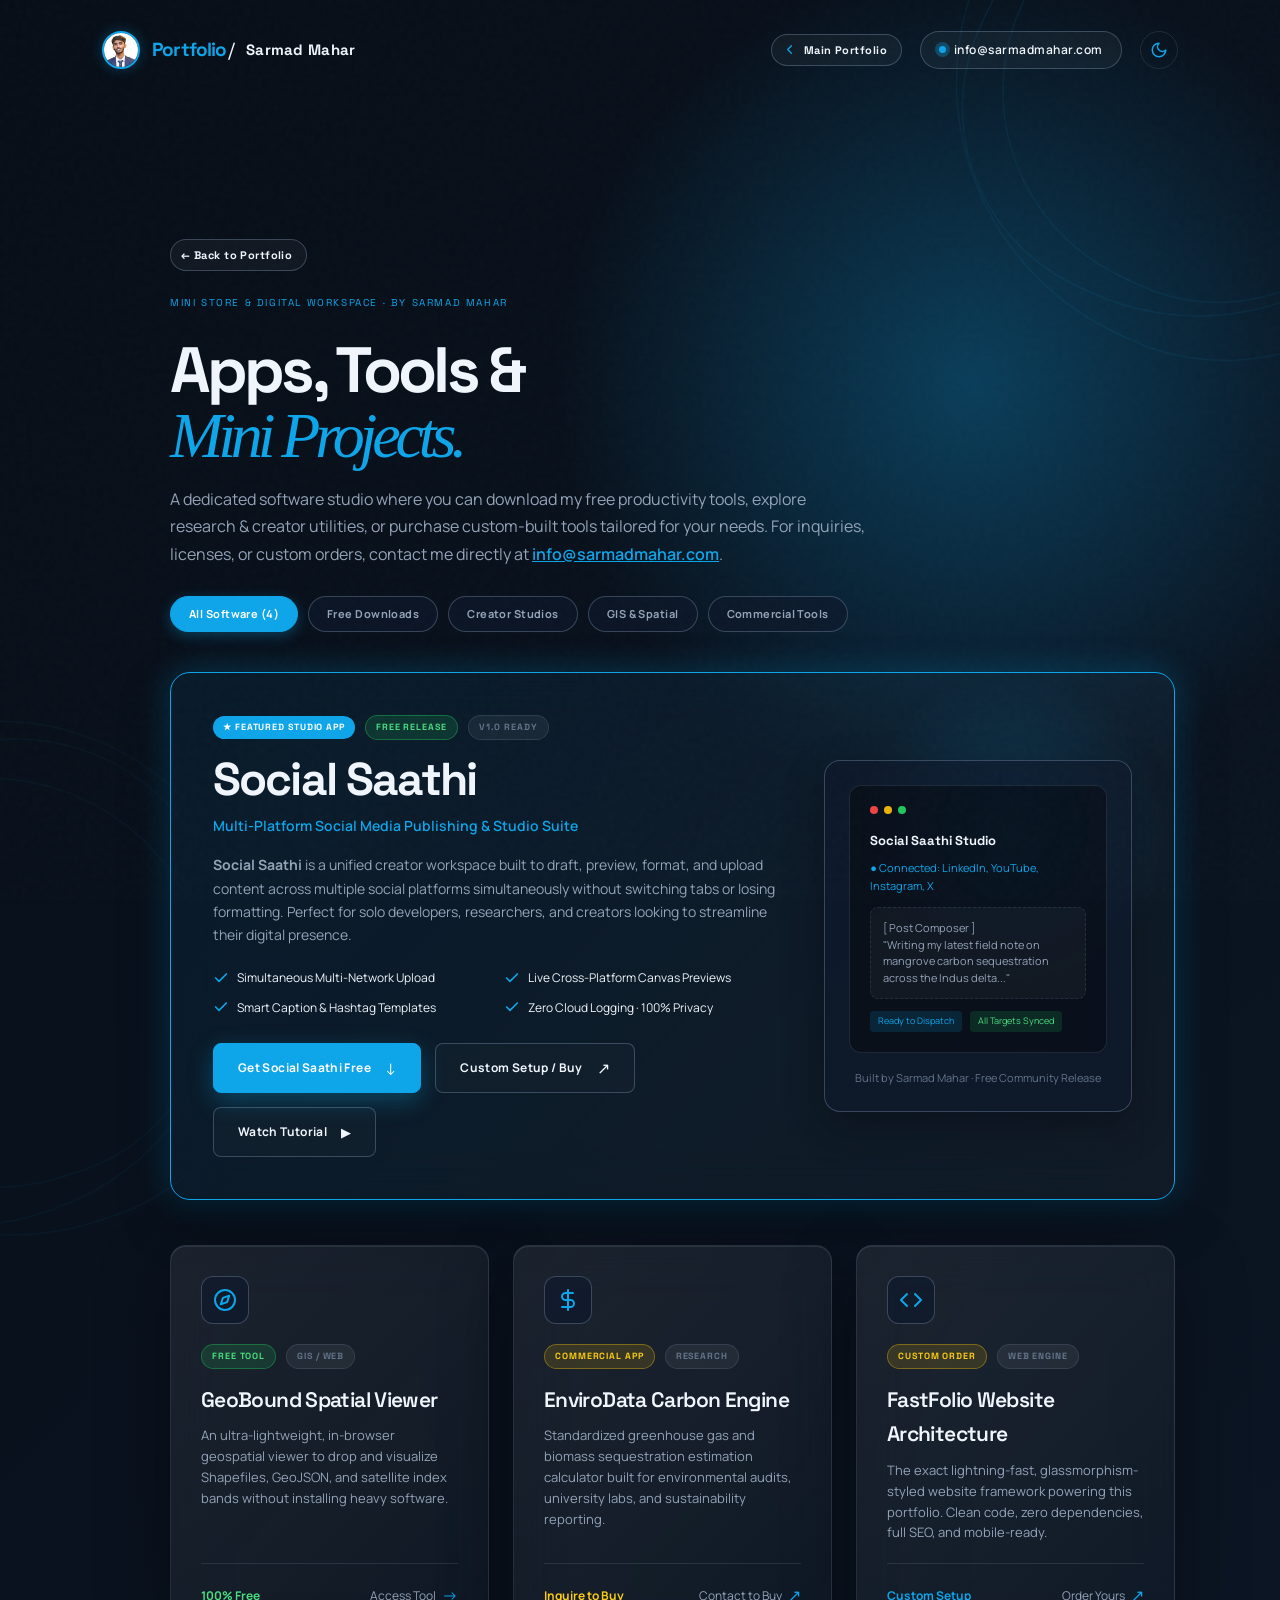
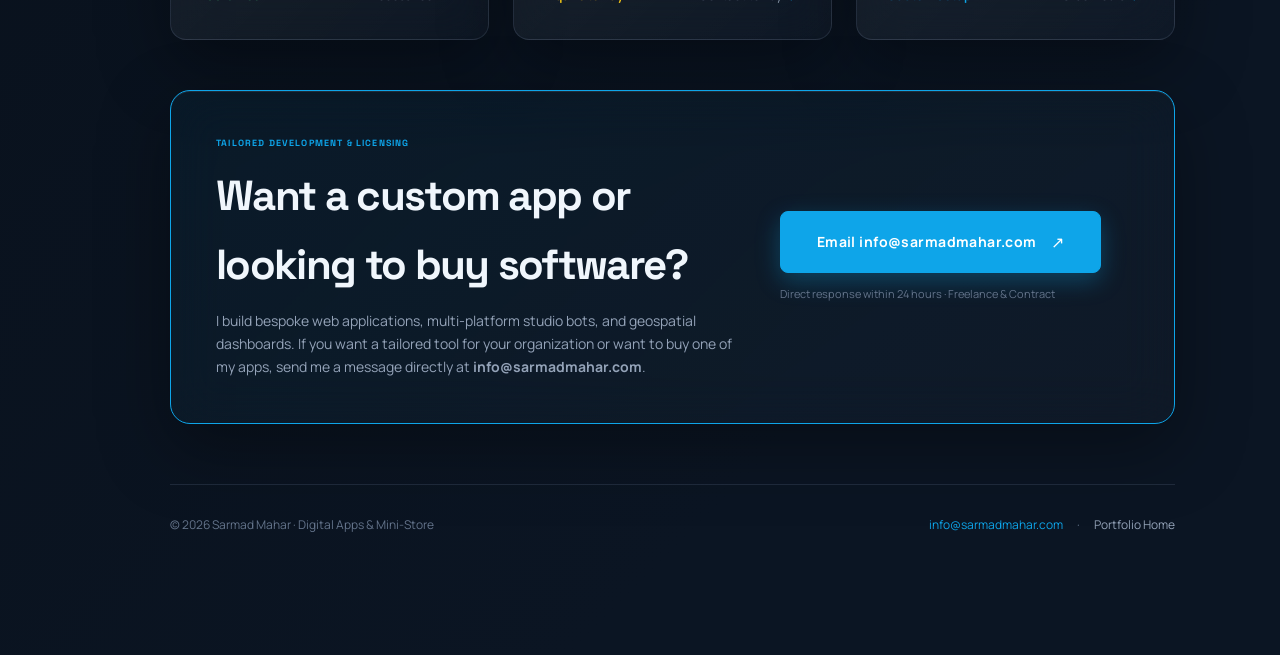
==== commit 5b287c1f: "Add Watch Tutorial button for Social Saathi" ====
--- a/Portfolio/apps.html
+++ b/Portfolio/apps.html
@@ -111,6 +111,9 @@
               <a class="button button-outline" href="mailto:info@sarmadmahar.com?subject=Custom%20Social%20Saathi%20Integration&body=Hi%20Sarmad%2C%20I%20want%20to%20inquire%20about%20a%20custom%20version%20of%20Social%20Saathi%20for%20my%20team.">
                 Custom Setup / Buy <span>↗</span>
               </a>
+              <a class="button button-outline" href="https://www.youtube.com/@gisguide" target="_blank" rel="noreferrer" title="Watch Social Saathi tutorial on YouTube">
+                Watch Tutorial <span style="font-size: 13px;">▶</span>
+              </a>
             </div>
           </div>
 
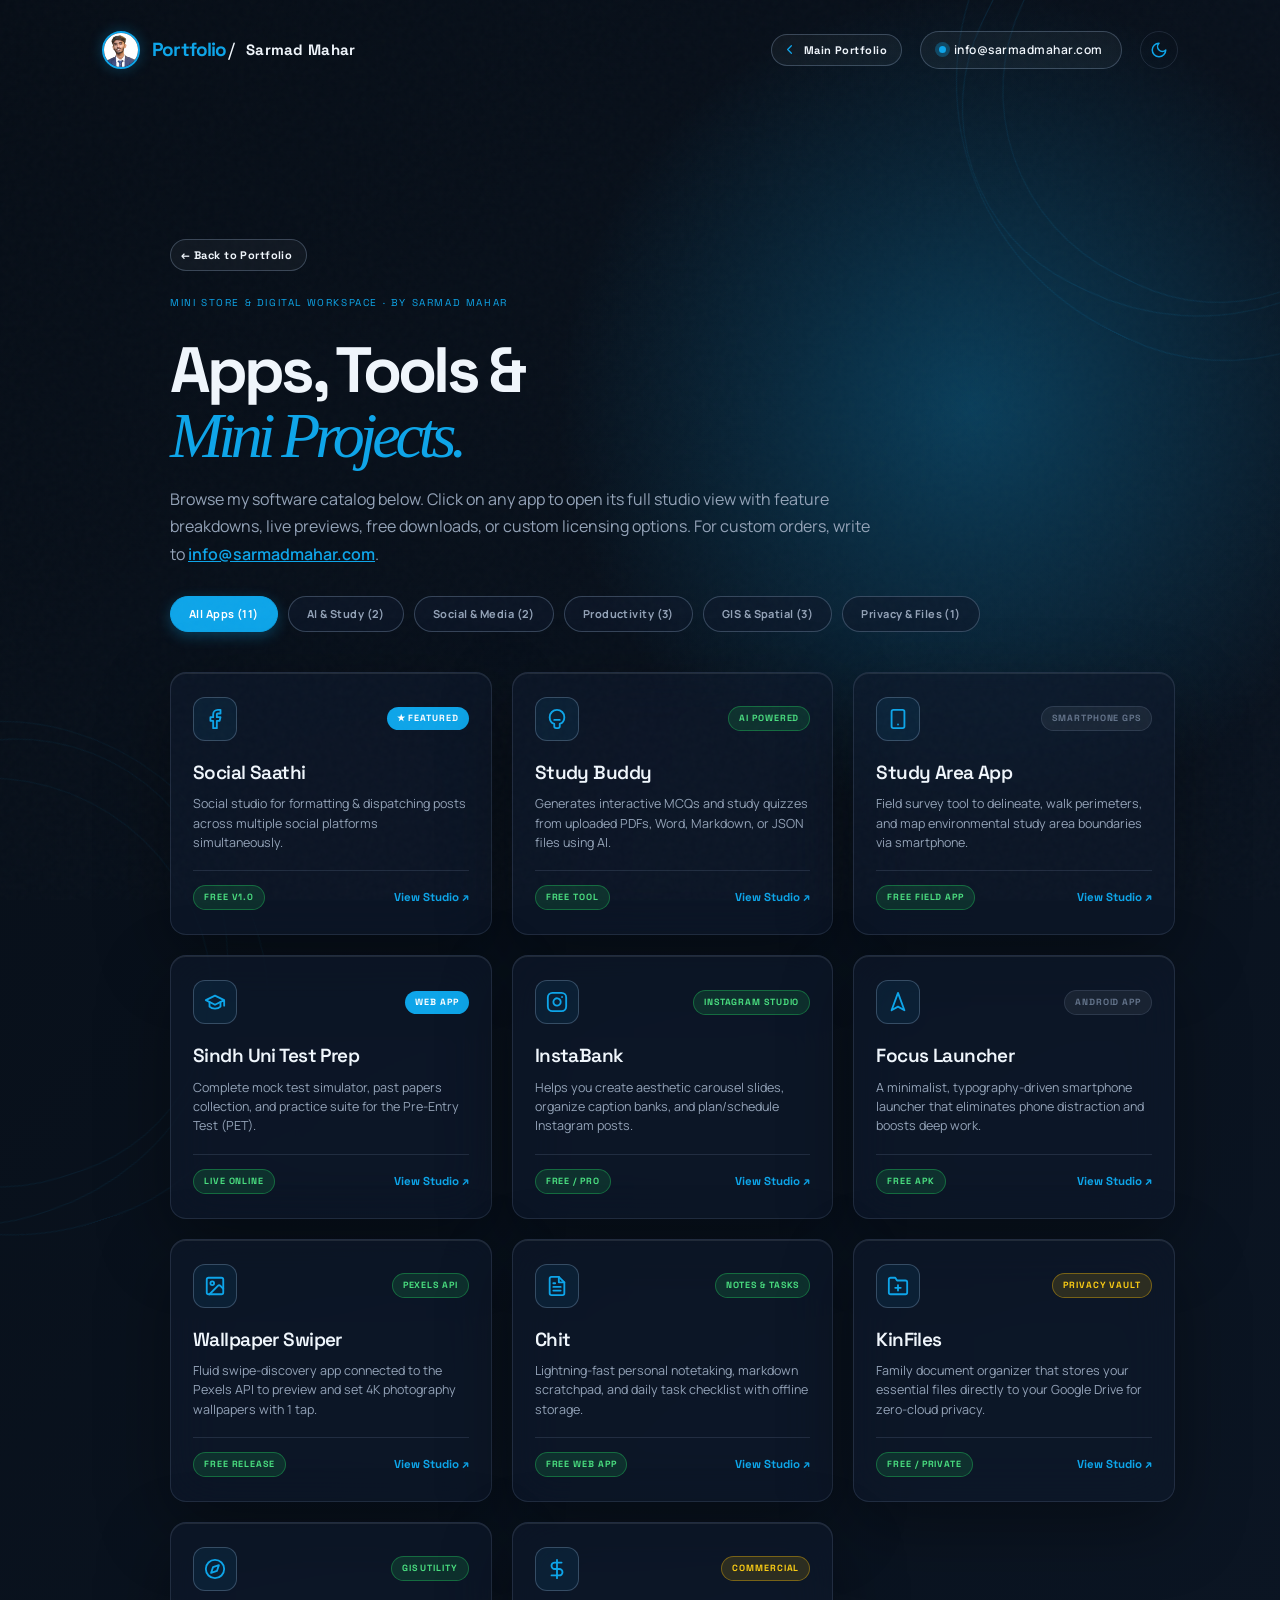
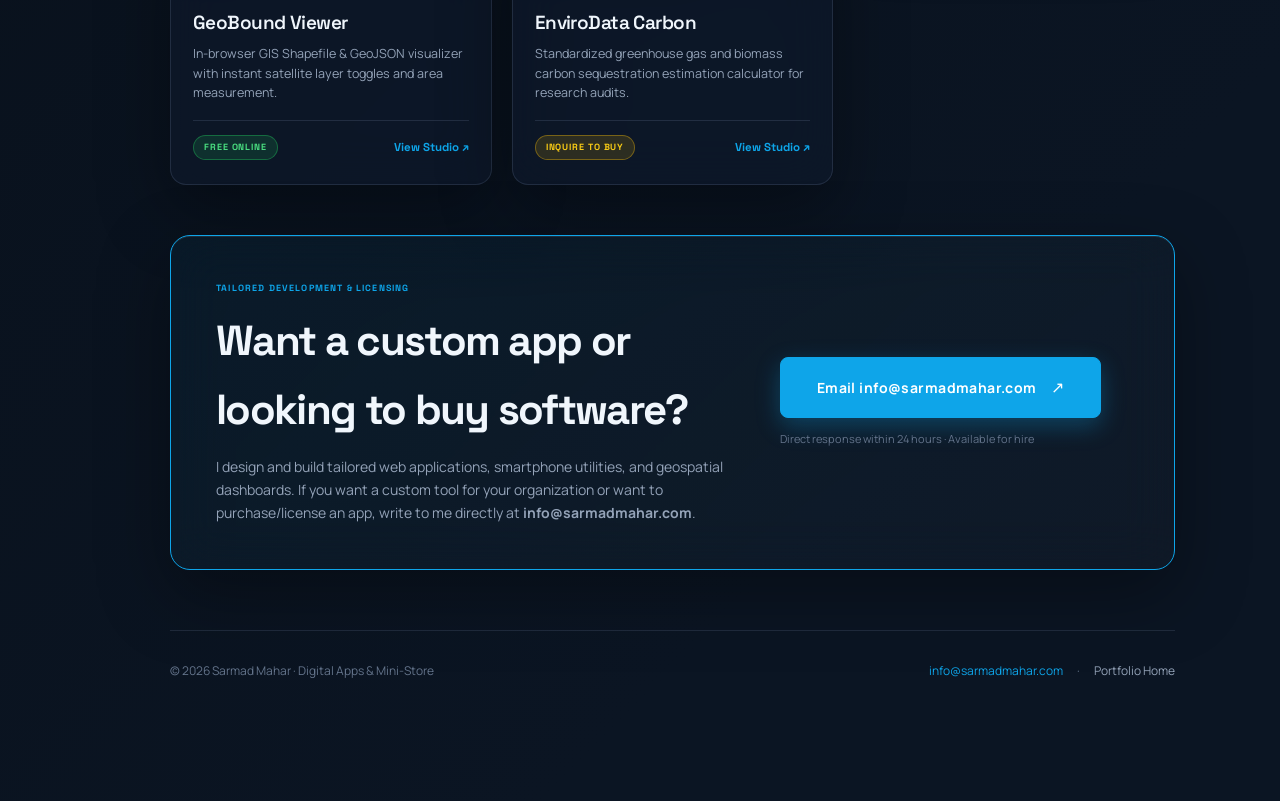
==== commit b823359c: "Convert Apps Store to compact card grid with dynamic Social Saathi studio modal dialog for all apps" ====
--- a/Portfolio/apps.html
+++ b/Portfolio/apps.html
@@ -53,162 +53,195 @@
           <em>Mini Projects.</em>
         </h1>
         <p class="store-hero-desc">
-          A dedicated software studio where you can download my free productivity tools, explore research &amp; creator utilities, or purchase custom-built tools tailored for your needs. For inquiries, licenses, or custom orders, contact me directly at <a href="mailto:info@sarmadmahar.com" style="color: var(--accent); font-weight: 600; text-decoration: underline;">info@sarmadmahar.com</a>.
+          Browse my software catalog below. Click on any app to open its full studio view with feature breakdowns, live previews, free downloads, or custom licensing options. For custom orders, write to <a href="mailto:info@sarmadmahar.com" style="color: var(--accent); font-weight: 600; text-decoration: underline;">info@sarmadmahar.com</a>.
         </p>
 
-        <!-- STORE CATEGORY TABS -->
+        <!-- CATEGORY FILTER TABS -->
         <div class="store-filter-bar">
-          <a class="store-pill-filter active" href="#all">All Software (4)</a>
-          <a class="store-pill-filter" href="#free">Free Downloads</a>
-          <a class="store-pill-filter" href="#social">Creator Studios</a>
-          <a class="store-pill-filter" href="#gis">GIS &amp; Spatial</a>
-          <a class="store-pill-filter" href="#buy">Commercial Tools</a>
+          <button class="store-pill-filter active" data-filter="all">All Apps (11)</button>
+          <button class="store-pill-filter" data-filter="ai-study">AI &amp; Study (2)</button>
+          <button class="store-pill-filter" data-filter="social">Social &amp; Media (2)</button>
+          <button class="store-pill-filter" data-filter="productivity">Productivity (3)</button>
+          <button class="store-pill-filter" data-filter="gis">GIS &amp; Spatial (3)</button>
+          <button class="store-pill-filter" data-filter="privacy">Privacy &amp; Files (1)</button>
         </div>
       </section>
 
-      <!-- FEATURED APP #1: SOCIAL SAATHI -->
-      <section id="social-saathi" class="featured-app-card glass">
-        <div class="featured-app-layout">
-          <div>
-            <div class="app-meta-badges">
-              <span class="badge-tag badge-featured">★ FEATURED STUDIO APP</span>
-              <span class="badge-tag badge-free">FREE RELEASE</span>
-              <span class="badge-tag badge-version">v1.0 READY</span>
-            </div>
-
-            <div class="app-title-group">
-              <h2>Social Saathi</h2>
-              <span class="app-tagline">Multi-Platform Social Media Publishing &amp; Studio Suite</span>
-            </div>
-
-            <p class="app-description">
-              <strong>Social Saathi</strong> is a unified creator workspace built to draft, preview, format, and upload content across multiple social platforms simultaneously without switching tabs or losing formatting. Perfect for solo developers, researchers, and creators looking to streamline their digital presence.
-            </p>
-
-            <div class="app-feature-list">
-              <div class="app-feature-item">
-                <svg width="16" height="16" viewBox="0 0 24 24" fill="none" stroke="currentColor" stroke-width="2.5" stroke-linecap="round" stroke-linejoin="round"><polyline points="20 6 9 17 4 12"/></svg>
-                <span>Simultaneous Multi-Network Upload</span>
-              </div>
-              <div class="app-feature-item">
-                <svg width="16" height="16" viewBox="0 0 24 24" fill="none" stroke="currentColor" stroke-width="2.5" stroke-linecap="round" stroke-linejoin="round"><polyline points="20 6 9 17 4 12"/></svg>
-                <span>Live Cross-Platform Canvas Previews</span>
-              </div>
-              <div class="app-feature-item">
-                <svg width="16" height="16" viewBox="0 0 24 24" fill="none" stroke="currentColor" stroke-width="2.5" stroke-linecap="round" stroke-linejoin="round"><polyline points="20 6 9 17 4 12"/></svg>
-                <span>Smart Caption &amp; Hashtag Templates</span>
-              </div>
-              <div class="app-feature-item">
-                <svg width="16" height="16" viewBox="0 0 24 24" fill="none" stroke="currentColor" stroke-width="2.5" stroke-linecap="round" stroke-linejoin="round"><polyline points="20 6 9 17 4 12"/></svg>
-                <span>Zero Cloud Logging · 100% Privacy</span>
-              </div>
-            </div>
-
-            <div class="app-cta-row">
-              <a class="button button-primary" href="mailto:info@sarmadmahar.com?subject=Access%20Request%20for%20Social%20Saathi%20App&body=Hi%20Sarmad%2C%20I%20would%20like%20to%20access%2Fdownload%20Social%20Saathi%20v1.0.">
-                Get Social Saathi Free <span>↓</span>
-              </a>
-              <a class="button button-outline" href="mailto:info@sarmadmahar.com?subject=Custom%20Social%20Saathi%20Integration&body=Hi%20Sarmad%2C%20I%20want%20to%20inquire%20about%20a%20custom%20version%20of%20Social%20Saathi%20for%20my%20team.">
-                Custom Setup / Buy <span>↗</span>
-              </a>
-              <a class="button button-outline" href="https://www.youtube.com/@gisguide" target="_blank" rel="noreferrer" title="Watch Social Saathi tutorial on YouTube">
-                Watch Tutorial <span style="font-size: 13px;">▶</span>
-              </a>
-            </div>
-          </div>
-
-          <!-- APP PREVIEW VISUAL -->
-          <div class="app-preview-visual">
-            <div class="preview-screen-mockup">
-              <div class="mockup-header-dots">
-                <span class="mockup-dot"></span>
-                <span class="mockup-dot"></span>
-                <span class="mockup-dot"></span>
-              </div>
-              <div style="font-family: var(--display); font-size: 13px; font-weight: 700; color: var(--text); margin-bottom: 8px;">
-                Social Saathi Studio
-              </div>
-              <div style="font-size: 11px; color: var(--accent); margin-bottom: 12px;">
-                ● Connected: LinkedIn, YouTube, Instagram, X
-              </div>
-              <div style="background: rgba(255, 255, 255, 0.04); border: 1px dashed var(--line); border-radius: 8px; padding: 12px; font-size: 11px; color: var(--muted); line-height: 1.5;">
-                [ Post Composer ]<br />
-                "Writing my latest field note on mangrove carbon sequestration across the Indus delta..."
-              </div>
-              <div style="display: flex; gap: 8px; margin-top: 12px;">
-                <span style="font-size: 9px; padding: 3px 8px; border-radius: 4px; background: rgba(14, 165, 233, 0.15); color: var(--accent);">Ready to Dispatch</span>
-                <span style="font-size: 9px; padding: 3px 8px; border-radius: 4px; background: rgba(34, 197, 94, 0.15); color: #4ade80;">All Targets Synced</span>
-              </div>
-            </div>
-            <div style="font-size: 11px; color: var(--faint); text-align: center;">
-              Built by Sarmad Mahar · Free Community Release
-            </div>
-          </div>
-        </div>
-      </section>
-
-      <!-- REGULAR APPS & TOOLS GRID -->
-      <section class="store-grid">
-        <!-- TOOL 2: GEOBOUND SPATIAL VIEWER -->
-        <article class="store-card glass">
-          <div class="store-card-icon">
-            <svg width="24" height="24" viewBox="0 0 24 24" fill="none" stroke="currentColor" stroke-width="2" stroke-linecap="round" stroke-linejoin="round"><circle cx="12" cy="12" r="10"/><polygon points="16.24 7.76 14.12 14.12 7.76 16.24 9.88 9.88 16.24 7.76"/></svg>
-          </div>
-          <div class="app-meta-badges">
-            <span class="badge-tag badge-free">FREE TOOL</span>
-            <span class="badge-tag badge-version">GIS / WEB</span>
-          </div>
-          <h3>GeoBound Spatial Viewer</h3>
-          <p>
-            An ultra-lightweight, in-browser geospatial viewer to drop and visualize Shapefiles, GeoJSON, and satellite index bands without installing heavy software.
-          </p>
-          <div class="store-card-footer">
-            <span style="font-size: 12px; font-weight: 700; color: #4ade80;">100% Free</span>
-            <a class="text-link" href="mailto:info@sarmadmahar.com?subject=Access%20GeoBound%20Viewer">
-              Access Tool <span>→</span>
-            </a>
-          </div>
-        </article>
-
-        <!-- TOOL 3: ENVIRODATA CALCULATOR -->
-        <article class="store-card glass">
-          <div class="store-card-icon">
-            <svg width="24" height="24" viewBox="0 0 24 24" fill="none" stroke="currentColor" stroke-width="2" stroke-linecap="round" stroke-linejoin="round"><path d="M12 2v20"/><path d="M17 5H9.5a3.5 3.5 0 0 0 0 7h5a3.5 3.5 0 0 1 0 7H6"/></svg>
-          </div>
-          <div class="app-meta-badges">
-            <span class="badge-tag badge-pro">COMMERCIAL APP</span>
-            <span class="badge-tag badge-version">RESEARCH</span>
-          </div>
-          <h3>EnviroData Carbon Engine</h3>
-          <p>
-            Standardized greenhouse gas and biomass sequestration estimation calculator built for environmental audits, university labs, and sustainability reporting.
-          </p>
-          <div class="store-card-footer">
-            <span style="font-size: 12px; font-weight: 700; color: #facc15;">Inquire to Buy</span>
-            <a class="text-link" href="mailto:info@sarmadmahar.com?subject=Inquiry%20to%20Buy%20EnviroData%20Carbon%20Engine">
-              Contact to Buy <span>↗</span>
-            </a>
-          </div>
-        </article>
-
-        <!-- TOOL 4: FASTFOLIO ENGINE -->
-        <article class="store-card glass">
-          <div class="store-card-icon">
-            <svg width="24" height="24" viewBox="0 0 24 24" fill="none" stroke="currentColor" stroke-width="2" stroke-linecap="round" stroke-linejoin="round"><polyline points="16 18 22 12 16 6"/><polyline points="8 6 2 12 8 18"/></svg>
-          </div>
-          <div class="app-meta-badges">
-            <span class="badge-tag badge-pro">CUSTOM ORDER</span>
-            <span class="badge-tag badge-version">WEB ENGINE</span>
-          </div>
-          <h3>FastFolio Website Architecture</h3>
-          <p>
-            The exact lightning-fast, glassmorphism-styled website framework powering this portfolio. Clean code, zero dependencies, full SEO, and mobile-ready.
-          </p>
-          <div class="store-card-footer">
-            <span style="font-size: 12px; font-weight: 700; color: var(--accent);">Custom Setup</span>
-            <a class="text-link" href="mailto:info@sarmadmahar.com?subject=FastFolio%20Architecture%20Order">
-              Order Yours <span>↗</span>
-            </a>
+      <!-- COMPACT APPS GRID (ALL APPS AT USER'S VIEW) -->
+      <section class="store-grid" id="apps-grid">
+        <!-- 1. SOCIAL SAATHI -->
+        <article class="store-card glass" data-app="social-saathi" data-category="social">
+          <div class="store-card-header">
+            <div class="store-card-icon">
+              <svg width="22" height="22" viewBox="0 0 24 24" fill="none" stroke="currentColor" stroke-width="2" stroke-linecap="round" stroke-linejoin="round"><path d="M18 2h-3a5 5 0 0 0-5 5v3H7v4h3v8h4v-8h3l1-4h-4V7a1 1 0 0 1 1-1h3z"/></svg>
+            </div>
+            <span class="badge-tag badge-featured">★ FEATURED</span>
+          </div>
+          <h3>Social Saathi</h3>
+          <p>Social studio for formatting &amp; dispatching posts across multiple social platforms simultaneously.</p>
+          <div class="store-card-footer">
+            <span class="badge-tag badge-free">Free v1.0</span>
+            <span class="store-card-btn">View Studio ↗</span>
+          </div>
+        </article>
+
+        <!-- 2. STUDY BUDDY (AI MCQS) -->
+        <article class="store-card glass" data-app="study-buddy" data-category="ai-study">
+          <div class="store-card-header">
+            <div class="store-card-icon">
+              <svg width="22" height="22" viewBox="0 0 24 24" fill="none" stroke="currentColor" stroke-width="2" stroke-linecap="round" stroke-linejoin="round"><path d="M12 2a8 8 0 0 0-8 8c0 3.36 2.07 6.24 5 7.42V20a2 2 0 0 0 2 2h2a2 2 0 0 0 2-2v-2.58c2.93-1.18 5-4.06 5-7.42a8 8 0 0 0-8-8z"/><path d="M9 13h6"/></svg>
+            </div>
+            <span class="badge-tag badge-free">AI POWERED</span>
+          </div>
+          <h3>Study Buddy</h3>
+          <p>Generates interactive MCQs and study quizzes from uploaded PDFs, Word, Markdown, or JSON files using AI.</p>
+          <div class="store-card-footer">
+            <span class="badge-tag badge-free">Free Tool</span>
+            <span class="store-card-btn">View Studio ↗</span>
+          </div>
+        </article>
+
+        <!-- 3. STUDY AREA APP (SMARTPHONE) -->
+        <article class="store-card glass" data-app="study-area-app" data-category="gis">
+          <div class="store-card-header">
+            <div class="store-card-icon">
+              <svg width="22" height="22" viewBox="0 0 24 24" fill="none" stroke="currentColor" stroke-width="2" stroke-linecap="round" stroke-linejoin="round"><rect width="14" height="20" x="5" y="2" rx="2" ry="2"/><path d="M12 18h.01"/></svg>
+            </div>
+            <span class="badge-tag badge-version">SMARTPHONE GPS</span>
+          </div>
+          <h3>Study Area App</h3>
+          <p>Field survey tool to delineate, walk perimeters, and map environmental study area boundaries via smartphone.</p>
+          <div class="store-card-footer">
+            <span class="badge-tag badge-free">Free Field App</span>
+            <span class="store-card-btn">View Studio ↗</span>
+          </div>
+        </article>
+
+        <!-- 4. SINDH UNIVERSITY TEST PREPARATION -->
+        <article class="store-card glass" data-app="sindh-uni-pet" data-category="ai-study">
+          <div class="store-card-header">
+            <div class="store-card-icon">
+              <svg width="22" height="22" viewBox="0 0 24 24" fill="none" stroke="currentColor" stroke-width="2" stroke-linecap="round" stroke-linejoin="round"><path d="M22 10v6M2 10l10-5 10 5-10 5z"/><path d="M6 12v5c3 3 9 3 12 0v-5"/></svg>
+            </div>
+            <span class="badge-tag badge-featured">WEB APP</span>
+          </div>
+          <h3>Sindh Uni Test Prep</h3>
+          <p>Complete mock test simulator, past papers collection, and practice suite for the Pre-Entry Test (PET).</p>
+          <div class="store-card-footer">
+            <span class="badge-tag badge-free">Live Online</span>
+            <span class="store-card-btn">View Studio ↗</span>
+          </div>
+        </article>
+
+        <!-- 5. INSTABANK -->
+        <article class="store-card glass" data-app="instabank" data-category="social">
+          <div class="store-card-header">
+            <div class="store-card-icon">
+              <svg width="22" height="22" viewBox="0 0 24 24" fill="none" stroke="currentColor" stroke-width="2" stroke-linecap="round" stroke-linejoin="round"><rect width="20" height="20" x="2" y="2" rx="5" ry="5"/><path d="M16 11.37A4 4 0 1 1 12.63 8 4 4 0 0 1 16 11.37z"/><line x1="17.5" x2="17.51" y1="6.5" y2="6.5"/></svg>
+            </div>
+            <span class="badge-tag badge-free">INSTAGRAM STUDIO</span>
+          </div>
+          <h3>InstaBank</h3>
+          <p>Helps you create aesthetic carousel slides, organize caption banks, and plan/schedule Instagram posts.</p>
+          <div class="store-card-footer">
+            <span class="badge-tag badge-free">Free / Pro</span>
+            <span class="store-card-btn">View Studio ↗</span>
+          </div>
+        </article>
+
+        <!-- 6. FOCUS LAUNCHER -->
+        <article class="store-card glass" data-app="focus-launcher" data-category="productivity">
+          <div class="store-card-header">
+            <div class="store-card-icon">
+              <svg width="22" height="22" viewBox="0 0 24 24" fill="none" stroke="currentColor" stroke-width="2" stroke-linecap="round" stroke-linejoin="round"><polygon points="12 2 19 21 12 17 5 21 12 2"/></svg>
+            </div>
+            <span class="badge-tag badge-version">ANDROID APP</span>
+          </div>
+          <h3>Focus Launcher</h3>
+          <p>A minimalist, typography-driven smartphone launcher that eliminates phone distraction and boosts deep work.</p>
+          <div class="store-card-footer">
+            <span class="badge-tag badge-free">Free APK</span>
+            <span class="store-card-btn">View Studio ↗</span>
+          </div>
+        </article>
+
+        <!-- 7. WALLPAPER SWIPER (PEXELS) -->
+        <article class="store-card glass" data-app="wallpaper-swiper" data-category="productivity">
+          <div class="store-card-header">
+            <div class="store-card-icon">
+              <svg width="22" height="22" viewBox="0 0 24 24" fill="none" stroke="currentColor" stroke-width="2" stroke-linecap="round" stroke-linejoin="round"><rect width="18" height="18" x="3" y="3" rx="2" ry="2"/><circle cx="9" cy="9" r="2"/><path d="m21 15-3.086-3.086a2 2 0 0 0-2.828 0L6 21"/></svg>
+            </div>
+            <span class="badge-tag badge-free">PEXELS API</span>
+          </div>
+          <h3>Wallpaper Swiper</h3>
+          <p>Fluid swipe-discovery app connected to the Pexels API to preview and set 4K photography wallpapers with 1 tap.</p>
+          <div class="store-card-footer">
+            <span class="badge-tag badge-free">Free Release</span>
+            <span class="store-card-btn">View Studio ↗</span>
+          </div>
+        </article>
+
+        <!-- 8. CHIT (NOTES & TASKS) -->
+        <article class="store-card glass" data-app="chit-notes" data-category="productivity">
+          <div class="store-card-header">
+            <div class="store-card-icon">
+              <svg width="22" height="22" viewBox="0 0 24 24" fill="none" stroke="currentColor" stroke-width="2" stroke-linecap="round" stroke-linejoin="round"><path d="M14 2H6a2 2 0 0 0-2 2v16a2 2 0 0 0 2 2h12a2 2 0 0 0 2-2V8z"/><polyline points="14 2 14 8 20 8"/><line x1="16" x2="8" y1="13" y2="13"/><line x1="16" x2="8" y1="17" y2="17"/><polyline points="10 9 9 9 8 9"/></svg>
+            </div>
+            <span class="badge-tag badge-free">NOTES &amp; TASKS</span>
+          </div>
+          <h3>Chit</h3>
+          <p>Lightning-fast personal notetaking, markdown scratchpad, and daily task checklist with offline storage.</p>
+          <div class="store-card-footer">
+            <span class="badge-tag badge-free">Free Web App</span>
+            <span class="store-card-btn">View Studio ↗</span>
+          </div>
+        </article>
+
+        <!-- 9. KINFILES (GOOGLE DRIVE VAULT) -->
+        <article class="store-card glass" data-app="kinfiles" data-category="privacy">
+          <div class="store-card-header">
+            <div class="store-card-icon">
+              <svg width="22" height="22" viewBox="0 0 24 24" fill="none" stroke="currentColor" stroke-width="2" stroke-linecap="round" stroke-linejoin="round"><path d="M22 19a2 2 0 0 1-2 2H4a2 2 0 0 1-2-2V5a2 2 0 0 1 2-2h5l2 3h9a2 2 0 0 1 2 2z"/><line x1="12" x2="12" y1="11" y2="17"/><line x1="9" x2="15" y1="14" y2="14"/></svg>
+            </div>
+            <span class="badge-tag badge-pro">PRIVACY VAULT</span>
+          </div>
+          <h3>KinFiles</h3>
+          <p>Family document organizer that stores your essential files directly to your Google Drive for zero-cloud privacy.</p>
+          <div class="store-card-footer">
+            <span class="badge-tag badge-free">Free / Private</span>
+            <span class="store-card-btn">View Studio ↗</span>
+          </div>
+        </article>
+
+        <!-- 10. GEOBOUND SPATIAL VIEWER -->
+        <article class="store-card glass" data-app="geobound" data-category="gis">
+          <div class="store-card-header">
+            <div class="store-card-icon">
+              <svg width="22" height="22" viewBox="0 0 24 24" fill="none" stroke="currentColor" stroke-width="2" stroke-linecap="round" stroke-linejoin="round"><circle cx="12" cy="12" r="10"/><polygon points="16.24 7.76 14.12 14.12 7.76 16.24 9.88 9.88 16.24 7.76"/></svg>
+            </div>
+            <span class="badge-tag badge-free">GIS UTILITY</span>
+          </div>
+          <h3>GeoBound Viewer</h3>
+          <p>In-browser GIS Shapefile &amp; GeoJSON visualizer with instant satellite layer toggles and area measurement.</p>
+          <div class="store-card-footer">
+            <span class="badge-tag badge-free">Free Online</span>
+            <span class="store-card-btn">View Studio ↗</span>
+          </div>
+        </article>
+
+        <!-- 11. ENVIRODATA CARBON ENGINE -->
+        <article class="store-card glass" data-app="envirodata" data-category="gis">
+          <div class="store-card-header">
+            <div class="store-card-icon">
+              <svg width="22" height="22" viewBox="0 0 24 24" fill="none" stroke="currentColor" stroke-width="2" stroke-linecap="round" stroke-linejoin="round"><path d="M12 2v20"/><path d="M17 5H9.5a3.5 3.5 0 0 0 0 7h5a3.5 3.5 0 0 1 0 7H6"/></svg>
+            </div>
+            <span class="badge-tag badge-pro">COMMERCIAL</span>
+          </div>
+          <h3>EnviroData Carbon</h3>
+          <p>Standardized greenhouse gas and biomass carbon sequestration estimation calculator for research audits.</p>
+          <div class="store-card-footer">
+            <span class="badge-tag badge-pro">Inquire to Buy</span>
+            <span class="store-card-btn">View Studio ↗</span>
           </div>
         </article>
       </section>
@@ -219,14 +252,14 @@
           <span class="fact-label" style="display: block; margin-bottom: 10px;">Tailored Development &amp; Licensing</span>
           <h2>Want a custom app or looking to buy software?</h2>
           <p>
-            I build bespoke web applications, multi-platform studio bots, and geospatial dashboards. If you want a tailored tool for your organization or want to buy one of my apps, send me a message directly at <strong>info@sarmadmahar.com</strong>.
+            I design and build tailored web applications, smartphone utilities, and geospatial dashboards. If you want a custom tool for your organization or want to purchase/license an app, write to me directly at <strong>info@sarmadmahar.com</strong>.
           </p>
         </div>
         <div style="display: flex; flex-direction: column; gap: 12px; align-items: flex-start; justify-content: center;">
           <a class="button button-primary" style="padding: 18px 36px; font-size: 14px;" href="mailto:info@sarmadmahar.com?subject=Custom%20App%20%2F%20Tool%20Inquiry%20from%20Store">
             Email info@sarmadmahar.com <span>↗</span>
           </a>
-          <span style="font-size: 11px; color: var(--faint);">Direct response within 24 hours · Freelance &amp; Contract</span>
+          <span style="font-size: 11px; color: var(--faint);">Direct response within 24 hours · Available for hire</span>
         </div>
       </section>
 
@@ -242,6 +275,388 @@
     </div>
   </main>
 
-  <script src="script.js"></script>
+  <!-- INTERACTIVE STUDIO DETAIL DIALOG MODAL (POPUP LIKE SOCIAL SAATHI) -->
+  <div class="app-modal" id="app-modal" aria-hidden="true" role="dialog" aria-modal="true">
+    <div class="app-modal-backdrop" id="app-modal-backdrop"></div>
+    <div class="app-modal-dialog glass" id="app-modal-dialog">
+      <button class="app-modal-close-btn" id="app-modal-close" aria-label="Close dialog">✕</button>
+      <div id="modal-dynamic-content">
+        <!-- Content will be injected dynamically by JavaScript -->
+      </div>
+    </div>
+  </div>
+
+  <!-- SCRIPT FOR COMPACT CARDS & SOCIAL SAATHI MODAL -->
+  <script>
+    const appsData = {
+      'social-saathi': {
+        name: 'Social Saathi',
+        tagline: 'Multi-Platform Social Media Publishing & Studio Suite',
+        badges: ['★ FEATURED STUDIO APP', 'FREE RELEASE', 'v1.0 READY'],
+        description: '<strong>Social Saathi</strong> is a unified creator workspace built to draft, preview, format, and upload content across multiple social platforms simultaneously without switching tabs or losing formatting. Perfect for solo developers, researchers, and creators looking to streamline their digital presence.',
+        features: [
+          'Simultaneous Multi-Network Upload (LinkedIn, YouTube, X, Instagram, WhatsApp)',
+          'Live Cross-Platform Canvas Previews',
+          'Smart Caption & Hashtag Templates',
+          'Zero Cloud Logging · 100% Client-Side Privacy'
+        ],
+        mockupHeader: 'Social Saathi Studio',
+        mockupStatus: '● Connected: LinkedIn, YouTube, Instagram, X',
+        mockupContent: '[ Post Composer ]<br>"Writing my latest field note on mangrove carbon sequestration across the Indus delta..."',
+        mockupBadges: ['Ready to Dispatch', 'All Targets Synced'],
+        primaryBtn: { text: 'Get Social Saathi Free', icon: '↓', url: 'mailto:info@sarmadmahar.com?subject=Access%20Request%20for%20Social%20Saathi%20App&body=Hi%20Sarmad%2C%20I%20would%20like%20to%20access%2Fdownload%20Social%20Saathi%20v1.0.' },
+        secondaryBtn: { text: 'Custom Setup / Buy', icon: '↗', url: 'mailto:info@sarmadmahar.com?subject=Custom%20Social%20Saathi%20Integration&body=Hi%20Sarmad%2C%20I%20want%20to%20inquire%20about%20a%20custom%20version%20of%20Social%20Saathi.' },
+        tutorialBtn: { text: 'Watch Tutorial', icon: '▶', url: 'https://www.youtube.com/@gisguide' }
+      },
+      'study-buddy': {
+        name: 'Study Buddy',
+        tagline: 'AI-Powered Study & MCQ Generator from Uploaded Documents',
+        badges: ['AI EDUCATION', 'FREE TOOL', 'v1.2 READY'],
+        description: '<strong>Study Buddy</strong> is an intelligent revision workstation that parses your uploaded PDF, Markdown, Word, or JSON study materials and uses generative AI to instantly craft interactive multiple-choice questions (MCQs), flashcards, and conceptual quizzes with comprehensive explanations.',
+        features: [
+          'Instant parsing of PDF, Word (DOCX), Markdown & JSON files',
+          'Automated AI MCQ generation with difficulty controls',
+          'Deep answer rationale & concept review breakdowns',
+          'Exportable quiz sheets & offline study summaries'
+        ],
+        mockupHeader: 'Study Buddy AI Engine',
+        mockupStatus: '● Document Loaded: Environmental_Impact_Assessment.pdf',
+        mockupContent: '[ Generated MCQ #1 ]<br>"What is the primary indicator used to assess meteorological drought in arid regions?"<br><span style="color: #4ade80;">✓ Answer: B (SPI)</span> · 98% AI Confidence',
+        mockupBadges: ['48 MCQs Generated', 'Instant Quiz Active'],
+        primaryBtn: { text: 'Launch Study Buddy Free', icon: '↓', url: 'mailto:info@sarmadmahar.com?subject=Access%20Request%20for%20Study%20Buddy%20App&body=Hi%20Sarmad%2C%20I%20would%20like%20to%20try%20Study%20Buddy.' },
+        secondaryBtn: { text: 'Custom AI Setup / Buy', icon: '↗', url: 'mailto:info@sarmadmahar.com?subject=Custom%20Study%20Buddy%20Integration' },
+        tutorialBtn: { text: 'Watch Tutorial', icon: '▶', url: 'https://www.youtube.com/@gisguide' }
+      },
+      'study-area-app': {
+        name: 'Study Area App',
+        tagline: 'Mobile Field Delineation & Spatial Study Area Boundary Tool',
+        badges: ['SMARTPHONE GPS', 'GIS TOOL', 'OFFLINE READY'],
+        description: '<strong>Study Area App</strong> transforms any smartphone into an environmental survey GPS tracker. Delineate research plots on foot, record high-precision perimeter waypoints, capture geotagged photos and field notes, and export clean GeoJSON/KML polygons directly to ArcGIS Pro or Google Earth Engine.',
+        features: [
+          'High-precision smartphone GPS perimeter tracing',
+          'WGS84, UTM, and elevation coordinate logging',
+          'Geotagged site photography & environmental observations',
+          'One-click export to GeoJSON, KML, and ESRI Shapefile formats'
+        ],
+        mockupHeader: 'Study Area Field GIS',
+        mockupStatus: '● GPS Accuracy: ±2.4m · Coordinates: 25.3960° N, 68.3578° E',
+        mockupContent: '[ Active Delineation: Indus River Delta Sector 4 ]<br>Perimeter: 4.8 km · Area: 1.42 sq km · 16 Waypoints Recorded',
+        mockupBadges: ['GeoJSON Ready', 'Offline Mode Active'],
+        primaryBtn: { text: 'Get Field App Free', icon: '↓', url: 'mailto:info@sarmadmahar.com?subject=Access%20Request%20for%20Study%20Area%20App' },
+        secondaryBtn: { text: 'Custom GIS Version', icon: '↗', url: 'mailto:info@sarmadmahar.com?subject=Custom%20Study%20Area%20GIS%20Tool' },
+        tutorialBtn: { text: 'Watch Demo', icon: '▶', url: 'https://www.youtube.com/@gisguide' }
+      },
+      'sindh-uni-pet': {
+        name: 'Sindh University Test Prep',
+        tagline: 'Pre-Entry Test (PET) 2025–2026 Preparation Mock & Past Papers Suite',
+        badges: ['WEB APP', 'FREE ONLINE', 'VERIFIED MCQS'],
+        description: 'An all-in-one preparation portal engineered specifically for University of Sindh aspirants. Features authentic past papers, randomized timed mock tests, and subject drills in English, General Science, Mathematics, and General Knowledge with automatic scoring and merit calculation.',
+        features: [
+          'Full past papers bank with verified answer explanations',
+          'Realistic 100-question timed exam simulator',
+          'Detailed score report & percentile calculation',
+          'Works smoothly on all smartphones and browsers'
+        ],
+        mockupHeader: 'Sindh University PET Suite',
+        mockupStatus: '● Live on GitHub Pages · 1,500+ Questions Indexed',
+        mockupContent: '[ Timed Mock Test Session ]<br>100 Questions · 90 Minutes · Score: 88/100 (Merit Eligible)',
+        mockupBadges: ['Live Web App', 'Instant Access'],
+        primaryBtn: { text: 'Open Live Web App', icon: '↗', url: 'https://sarmad-mahar.github.io/sindh-uni-pet-prep/' },
+        secondaryBtn: { text: 'Contact / Contribute', icon: '✉', url: 'mailto:info@sarmadmahar.com?subject=Sindh%20Uni%20PET%20Prep%20Feedback' },
+        tutorialBtn: null
+      },
+      'instabank': {
+        name: 'InstaBank',
+        tagline: 'Instagram Post Creator, Carousel Studio & Content Organizer',
+        badges: ['SOCIAL STUDIO', 'FREE / PRO', 'CREATOR TOOL'],
+        description: '<strong>InstaBank</strong> is a visual workstation tailored for Instagram creators and brands. Assemble clean multi-slide carousels, store reusable caption & hashtag banks, plan your aesthetic 9-grid feed, and dispatch posts without the friction of mobile keyboards.',
+        features: [
+          'Visual 9-grid feed planner & layout preview',
+          'Multi-slide carousel composer with preset 4:5 aspect ratios',
+          'Categorized caption & hashtag repository with 1-click copy',
+          'Post scheduling reminders and automated notifications'
+        ],
+        mockupHeader: 'InstaBank Workspace',
+        mockupStatus: '● Grid Status: 12 Drafts · 6 Scheduled · 24 Stored in Bank',
+        mockupContent: '[ Carousel Builder ]<br>"5 Essential GIS Maps for Climate Action" -> 7 Slides Prepared · Aspect Ratio 4:5',
+        mockupBadges: ['Visual Grid Synced', 'High-Res Ready'],
+        primaryBtn: { text: 'Get InstaBank Free', icon: '↓', url: 'mailto:info@sarmadmahar.com?subject=Access%20Request%20for%20InstaBank%20App' },
+        secondaryBtn: { text: 'Buy Pro / Custom Setup', icon: '↗', url: 'mailto:info@sarmadmahar.com?subject=InstaBank%20Pro%20Purchase%20Inquiry' },
+        tutorialBtn: { text: 'Watch Tutorial', icon: '▶', url: 'https://www.youtube.com/@gisguide' }
+      },
+      'focus-launcher': {
+        name: 'Focus Launcher',
+        tagline: 'Minimal Android Productivity Launcher to Eliminate Distractions',
+        badges: ['ANDROID APP', 'MINIMALIST', 'ZERO ADS'],
+        description: '<strong>Focus Launcher</strong> replaces cluttered app icons, notification badges, and algorithmic feeds with a pure typography interface. Designed to combat smartphone addiction and reclaim hours of mental clarity and deep work every single day.',
+        features: [
+          'Text-based home screen displaying only your essential tools',
+          'Distraction blocker & scheduled study/work focus modes',
+          'Lightning-fast gesture app search with zero loading time',
+          'Ultra-lightweight APK with negligible battery consumption'
+        ],
+        mockupHeader: 'Focus Launcher UI',
+        mockupStatus: '● Deep Work Mode: Active · Screen Time Saved: -42%',
+        mockupContent: '[ Home Display ]<br>09:42 AM · Friday<br>1. Phone<br>2. Notes<br>3. Maps<br>4. Camera',
+        mockupBadges: ['Zero Ads', 'Open Source Spirit'],
+        primaryBtn: { text: 'Download APK Free', icon: '↓', url: 'mailto:info@sarmadmahar.com?subject=Download%20Focus%20Launcher%20APK' },
+        secondaryBtn: { text: 'Support / Buy Pro', icon: '↗', url: 'mailto:info@sarmadmahar.com?subject=Focus%20Launcher%20Pro%20Inquiry' },
+        tutorialBtn: null
+      },
+      'wallpaper-swiper': {
+        name: 'Wallpaper Swiper',
+        tagline: 'Gesture-Driven 4K Wallpaper Discovery Powered by Pexels API',
+        badges: ['PEXELS POWERED', 'FREE APP', '4K ULTRA HD'],
+        description: '<strong>Wallpaper Swiper</strong> connects directly to the Pexels photography API to offer a vertical swipe interface for discovering breathtaking 4K nature, architecture, and minimalist backgrounds. Set your wallpaper in one tap or save to your personal offline collection.',
+        features: [
+          'Infinite swipe discovery powered by official Pexels photography stream',
+          'Automatic 4K resolution scaling for phones, tablets, and desktop',
+          'One-tap home and lock screen wallpaper setter',
+          'Curated mood filters: Nature, Minimalist, Satellite, Dark'
+        ],
+        mockupHeader: 'Wallpaper Swiper Studio',
+        mockupStatus: '● Pexels 4K Stream: Connected · 250k+ Curated Photos',
+        mockupContent: '[ Active Photo ]<br>"Sindh Desert Sand Dunes at Golden Hour" by Pexels Curators · Resolution: 3840x2160',
+        mockupBadges: ['1-Tap Set Wallpaper', 'Favorite Saved'],
+        primaryBtn: { text: 'Download App Free', icon: '↓', url: 'mailto:info@sarmadmahar.com?subject=Download%20Wallpaper%20Swiper%20App' },
+        secondaryBtn: { text: 'Source Code / Inquire', icon: '↗', url: 'mailto:info@sarmadmahar.com?subject=Wallpaper%20Swiper%20Code%20Inquiry' },
+        tutorialBtn: null
+      },
+      'chit-notes': {
+        name: 'Chit',
+        tagline: 'Lightning-Fast Personal Notetaking & Daily Task Engine',
+        badges: ['PRODUCTIVITY', 'FREE WEB APP', 'OFFLINE FIRST'],
+        description: '<strong>Chit</strong> is an ultra-fast personal scratchpad for spontaneous thoughts, daily agendas, and markdown checklists. With sub-millisecond launch times and local encrypted storage, Chit guarantees you never lose an idea to app loading screens.',
+        features: [
+          'Sub-millisecond launch time with instant auto-save',
+          'Markdown-native editor with interactive task checkboxes',
+          'Tag-based categorization and pinned desktop sticky notes',
+          '100% offline-first local storage with JSON export'
+        ],
+        mockupHeader: 'Chit Notes & Tasks',
+        mockupStatus: '● Local Storage: Encrypted · 42 Active Chits',
+        mockupContent: '[ Pinned Chit ]<br>"Fieldwork checklist: 1. Calibrate GPS receiver 2. Gather soil moisture samples 3. Record drone flight path"',
+        mockupBadges: ['Auto-Saved', 'Instant Search'],
+        primaryBtn: { text: 'Launch Chit Web App', icon: '↓', url: 'mailto:info@sarmadmahar.com?subject=Access%20Request%20for%20Chit%20App' },
+        secondaryBtn: { text: 'Custom Setup / Buy', icon: '↗', url: 'mailto:info@sarmadmahar.com?subject=Chit%20Custom%20Deployment' },
+        tutorialBtn: null
+      },
+      'kinfiles': {
+        name: 'KinFiles',
+        tagline: 'Family Document Organizer with Direct Google Drive Storage',
+        badges: ['PRIVACY & CLOUD', 'SECURE VAULT', 'NO 3RD PARTY'],
+        description: '<strong>KinFiles</strong> organizes your and your family’s essential records (IDs, property papers, academic degrees, medical records) while syncing them directly to your personal Google Drive account via official OAuth. Zero files are stored on intermediary servers.',
+        features: [
+          'Direct Google Drive API sync: zero files stored on third-party servers',
+          'Multi-member family profiles (Parents, Siblings, Children)',
+          'Category tagging: Medical, Legal, Academic, Financial',
+          'Client-side metadata encryption & instant search'
+        ],
+        mockupHeader: 'KinFiles Family Vault',
+        mockupStatus: '● Connected to User Google Drive · 0% Intermediary Data',
+        mockupContent: '[ Vault Status ]<br>4 Members Configured · 128 Documents Synced · Encrypted Backups Up to Date',
+        mockupBadges: ['Google Drive Synced', '100% Private'],
+        primaryBtn: { text: 'Get KinFiles Free', icon: '↓', url: 'mailto:info@sarmadmahar.com?subject=Access%20Request%20for%20KinFiles%20App' },
+        secondaryBtn: { text: 'Private Deployment / Buy', icon: '↗', url: 'mailto:info@sarmadmahar.com?subject=KinFiles%20Custom%20Deployment' },
+        tutorialBtn: null
+      },
+      'geobound': {
+        name: 'GeoBound Spatial Viewer',
+        tagline: 'Instant In-Browser Shapefile & GeoJSON Satellite Visualizer',
+        badges: ['GIS & WEB', 'FREE TOOL', 'ZERO INSTALL'],
+        description: '<strong>GeoBound</strong> is an in-browser geospatial utility designed to let researchers drag and drop ESRI Shapefiles (.shp, .zip), GeoJSON, and satellite index data for instant visual inspection and attribute queries without waiting for heavy GIS software to load.',
+        features: [
+          'Drag-and-drop ESRI Shapefile and GeoJSON parser',
+          'Interactive satellite basemaps (Esri Satellite, OpenStreetMap)',
+          'Attribute table inspector & coordinate query tool',
+          'Instant polygon area and perimeter calculator'
+        ],
+        mockupHeader: 'GeoBound Web GIS Engine',
+        mockupStatus: '● Vector Layer: Active · Coordinate System: EPSG:4326',
+        mockupContent: '[ Active Layer: Coastal_Vegetation_Buffer.geojson ]<br>Features: 124 Polygons · Bounds: Indus Delta Sector 1',
+        mockupBadges: ['Zero Installation', 'Client-Side Parsing'],
+        primaryBtn: { text: 'Access GeoBound Free', icon: '↓', url: 'mailto:info@sarmadmahar.com?subject=Access%20GeoBound%20Viewer' },
+        secondaryBtn: { text: 'Custom GIS Web Tool', icon: '↗', url: 'mailto:info@sarmadmahar.com?subject=Custom%20GIS%20Web%20App%20Inquiry' },
+        tutorialBtn: null
+      },
+      'envirodata': {
+        name: 'EnviroData Carbon Engine',
+        tagline: 'Standardized Carbon Biomass & GHG Sequestration Estimator',
+        badges: ['COMMERCIAL', 'RESEARCH AUDIT', 'IPCC COMPLIANT'],
+        description: '<strong>EnviroData Carbon Engine</strong> is a standardized scientific calculator suite built for environmental science researchers, institutions, and carbon audit consultants to compute biomass carbon stocks, tree sequestration rates, and GHG protocol compliance reports.',
+        features: [
+          'Standardized IPCC & GHG Protocol conversion factors',
+          'Forest biomass to CO2e sequestered calculation formulas',
+          'Exportable institutional audit reports and PDF certificates',
+          'Tailored for carbon credit estimation & sustainability projects'
+        ],
+        mockupHeader: 'EnviroData Audit System',
+        mockupStatus: '● Protocol: IPCC Tier 2 / GHG Protocol Standards',
+        mockupContent: '[ Calculation Result: Mangrove Stand Sector A ]<br>Biomass: 142.6 t/ha · Total Carbon Sequestration: 523.4 t CO2e',
+        mockupBadges: ['Audit Certified', 'Exportable PDF'],
+        primaryBtn: { text: 'Contact to Buy / License', icon: '↗', url: 'mailto:info@sarmadmahar.com?subject=Inquiry%20to%20Buy%20EnviroData%20Carbon%20Engine' },
+        secondaryBtn: { text: 'Request Demo Session', icon: '✉', url: 'mailto:info@sarmadmahar.com?subject=Demo%20Request%20EnviroData' },
+        tutorialBtn: null
+      }
+    };
+
+    // MODAL LOGIC
+    const modal = document.getElementById('app-modal');
+    const modalBackdrop = document.getElementById('app-modal-backdrop');
+    const modalCloseBtn = document.getElementById('app-modal-close');
+    const modalContent = document.getElementById('modal-dynamic-content');
+
+    function openAppModal(appId) {
+      const app = appsData[appId];
+      if (!app) return;
+
+      const badgesHtml = app.badges.map((b, i) => {
+        let cls = 'badge-version';
+        if (i === 0) cls = 'badge-featured';
+        else if (b.includes('FREE')) cls = 'badge-free';
+        else if (b.includes('PRO') || b.includes('COMMERCIAL')) cls = 'badge-pro';
+        return `<span class="badge-tag ${cls}">${b}</span>`;
+      }).join(' ');
+
+      const featuresHtml = app.features.map(f => `
+        <div class="app-feature-item">
+          <svg width="16" height="16" viewBox="0 0 24 24" fill="none" stroke="currentColor" stroke-width="2.5" stroke-linecap="round" stroke-linejoin="round"><polyline points="20 6 9 17 4 12"/></svg>
+          <span>${f}</span>
+        </div>
+      `).join('');
+
+      const mockupBadgesHtml = app.mockupBadges.map((b, i) => `
+        <span style="font-size: 9px; padding: 3px 8px; border-radius: 4px; background: ${i === 0 ? 'rgba(14, 165, 233, 0.15)' : 'rgba(34, 197, 94, 0.15)'}; color: ${i === 0 ? 'var(--accent)' : '#4ade80'};">${b}</span>
+      `).join(' ');
+
+      let ctaButtonsHtml = `
+        <a class="button button-primary" href="${app.primaryBtn.url}">
+          ${app.primaryBtn.text} <span>${app.primaryBtn.icon}</span>
+        </a>
+      `;
+
+      if (app.secondaryBtn) {
+        ctaButtonsHtml += `
+          <a class="button button-outline" href="${app.secondaryBtn.url}">
+            ${app.secondaryBtn.text} <span>${app.secondaryBtn.icon}</span>
+          </a>
+        `;
+      }
+
+      if (app.tutorialBtn) {
+        ctaButtonsHtml += `
+          <a class="button button-outline" href="${app.tutorialBtn.url}" target="_blank" rel="noreferrer" title="Watch Video Tutorial">
+            ${app.tutorialBtn.text} <span style="font-size: 13px;">${app.tutorialBtn.icon}</span>
+          </a>
+        `;
+      }
+
+      modalContent.innerHTML = `
+        <div class="featured-app-layout" style="margin: 0;">
+          <div>
+            <div class="app-meta-badges">
+              ${badgesHtml}
+            </div>
+
+            <div class="app-title-group">
+              <h2 style="font-size: clamp(28px, 3.4vw, 42px);">${app.name}</h2>
+              <span class="app-tagline">${app.tagline}</span>
+            </div>
+
+            <p class="app-description">${app.description}</p>
+
+            <div class="app-feature-list">
+              ${featuresHtml}
+            </div>
+
+            <div class="app-cta-row">
+              ${ctaButtonsHtml}
+            </div>
+          </div>
+
+          <div class="app-preview-visual">
+            <div class="preview-screen-mockup">
+              <div class="mockup-header-dots">
+                <span class="mockup-dot"></span>
+                <span class="mockup-dot"></span>
+                <span class="mockup-dot"></span>
+              </div>
+              <div style="font-family: var(--display); font-size: 13px; font-weight: 700; color: var(--text); margin-bottom: 6px;">
+                ${app.mockupHeader}
+              </div>
+              <div style="font-size: 11px; color: var(--accent); margin-bottom: 12px;">
+                ${app.mockupStatus}
+              </div>
+              <div style="background: rgba(255, 255, 255, 0.04); border: 1px dashed var(--line); border-radius: 8px; padding: 12px; font-size: 11px; color: var(--muted); line-height: 1.5;">
+                ${app.mockupContent}
+              </div>
+              <div style="display: flex; gap: 8px; margin-top: 12px; flex-wrap: wrap;">
+                ${mockupBadgesHtml}
+              </div>
+            </div>
+            <div style="font-size: 11px; color: var(--faint); text-align: center;">
+              Built &amp; Maintained by Sarmad Mahar · info@sarmadmahar.com
+            </div>
+          </div>
+        </div>
+      `;
+
+      modal.classList.add('open');
+      modal.setAttribute('aria-hidden', 'false');
+      document.body.style.overflow = 'hidden';
+    }
+
+    function closeAppModal() {
+      modal.classList.remove('open');
+      modal.setAttribute('aria-hidden', 'true');
+      document.body.style.overflow = '';
+    }
+
+    // Attach click events to small cards
+    document.querySelectorAll('.store-card[data-app]').forEach(card => {
+      card.addEventListener('click', () => {
+        const appId = card.getAttribute('data-app');
+        openAppModal(appId);
+      });
+    });
+
+    modalCloseBtn.addEventListener('click', closeAppModal);
+    modalBackdrop.addEventListener('click', closeAppModal);
+    document.addEventListener('keydown', (e) => {
+      if (e.key === 'Escape' && modal.classList.contains('open')) {
+        closeAppModal();
+      }
+    });
+
+    // Category Filter Buttons
+    const filterBtns = document.querySelectorAll('.store-pill-filter[data-filter]');
+    filterBtns.forEach(btn => {
+      btn.addEventListener('click', () => {
+        filterBtns.forEach(b => b.classList.remove('active'));
+        btn.classList.add('active');
+        const filter = btn.getAttribute('data-filter');
+
+        document.querySelectorAll('.store-card[data-category]').forEach(card => {
+          if (filter === 'all' || card.getAttribute('data-category') === filter) {
+            card.style.display = 'flex';
+          } else {
+            card.style.display = 'none';
+          }
+        });
+      });
+    });
+
+    // Theme toggle
+    const themeToggle = document.querySelector('[data-theme-toggle]');
+    const themeIcon = document.querySelector('[data-theme-icon]');
+    if (themeToggle) {
+      themeToggle.addEventListener('click', () => {
+        const current = document.documentElement.dataset.theme;
+        const next = current === 'dark' ? 'light' : 'dark';
+        document.documentElement.dataset.theme = next;
+        localStorage.setItem('sarmad-theme', next);
+      });
+    }
+  </script>
 </body>
 </html>
--- a/Portfolio/styles.css
+++ b/Portfolio/styles.css
@@ -1873,64 +1873,154 @@
 .mockup-dot:nth-child(2) { background: #eab308; }
 .mockup-dot:nth-child(3) { background: #22c55e; }
 
-/* REGULAR APPS GRID */
+/* REGULAR COMPACT APPS GRID */
 .store-grid {
   display: grid;
-  grid-template-columns: repeat(3, 1fr);
-  gap: 24px;
+  grid-template-columns: repeat(auto-fill, minmax(280px, 1fr));
+  gap: 20px;
   margin-bottom: 50px;
 }
 
 .store-card {
-  padding: 30px;
+  padding: 24px 22px;
   border-radius: 16px;
   display: flex;
   flex-direction: column;
   transition: 0.3s cubic-bezier(0.16, 1, 0.3, 1);
   position: relative;
+  cursor: pointer;
+  background: var(--surface);
+  border: 1px solid var(--line);
 }
 
 .store-card:hover {
   transform: translateY(-5px);
   border-color: var(--accent);
-  box-shadow: 0 18px 45px rgba(0, 0, 0, 0.35), 0 0 20px var(--accent-glow);
+  box-shadow: 0 16px 40px rgba(0, 0, 0, 0.4), 0 0 24px var(--accent-glow);
+}
+
+.store-card-header {
+  display: flex;
+  align-items: center;
+  justify-content: space-between;
+  margin-bottom: 16px;
 }
 
 .store-card-icon {
-  width: 48px;
-  height: 48px;
+  width: 44px;
+  height: 44px;
   border-radius: 12px;
-  background: var(--surface);
+  background: rgba(14, 165, 233, 0.08);
   border: 1px solid var(--line-strong);
   display: flex;
   align-items: center;
   justify-content: center;
   color: var(--accent);
-  margin-bottom: 20px;
+  transition: 0.25s;
+}
+
+.store-card:hover .store-card-icon {
+  background: var(--accent);
+  color: #ffffff;
+  transform: scale(1.08);
 }
 
 .store-card h3 {
   font-family: var(--display);
-  font-size: 21px;
+  font-size: 19px;
   font-weight: 600;
   letter-spacing: -0.03em;
-  margin: 0 0 8px;
+  margin: 0 0 6px;
+  color: var(--text);
 }
 
 .store-card p {
   color: var(--muted);
-  font-size: 13px;
-  line-height: 1.6;
-  margin: 0 0 20px;
+  font-size: 12.5px;
+  line-height: 1.55;
+  margin: 0 0 18px;
   flex-grow: 1;
 }
 
 .store-card-footer {
-  padding-top: 18px;
+  padding-top: 14px;
   border-top: 1px solid var(--line);
   display: flex;
   align-items: center;
   justify-content: space-between;
+}
+
+.store-card-btn {
+  font-size: 11.5px;
+  font-weight: 700;
+  color: var(--accent);
+  display: inline-flex;
+  align-items: center;
+  gap: 5px;
+  font-family: var(--display);
+}
+
+/* INTERACTIVE APP DETAIL MODAL (STUDIO POPUP) */
+.app-modal {
+  display: none;
+  position: fixed;
+  inset: 0;
+  z-index: 1000;
+  align-items: center;
+  justify-content: center;
+  padding: 24px;
+}
+
+.app-modal.open {
+  display: flex;
+}
+
+.app-modal-backdrop {
+  position: absolute;
+  inset: 0;
+  background: rgba(3, 12, 20, 0.85);
+  backdrop-filter: blur(12px);
+  -webkit-backdrop-filter: blur(12px);
+}
+
+.app-modal-dialog {
+  width: min(940px, 100%);
+  max-height: 88vh;
+  overflow-y: auto;
+  border-radius: 24px;
+  border: 1.5px solid var(--accent);
+  background: var(--surface);
+  box-shadow: 0 25px 70px rgba(0, 0, 0, 0.65), 0 0 45px var(--accent-glow);
+  position: relative;
+  z-index: 2;
+  padding: 40px;
+}
+
+.app-modal-close-btn {
+  position: absolute;
+  top: 20px;
+  right: 22px;
+  width: 38px;
+  height: 38px;
+  border-radius: 50%;
+  border: 1px solid var(--line-strong);
+  background: rgba(255, 255, 255, 0.04);
+  color: var(--text);
+  font-size: 18px;
+  display: flex;
+  align-items: center;
+  justify-content: center;
+  cursor: pointer;
+  transition: 0.25s;
+  z-index: 10;
+}
+
+.app-modal-close-btn:hover {
+  background: var(--accent);
+  color: #ffffff;
+  border-color: var(--accent);
+  transform: rotate(90deg);
+  box-shadow: 0 0 15px var(--accent-glow);
 }
 
 /* CUSTOM APP / STORE INQUIRY HERO PANEL */
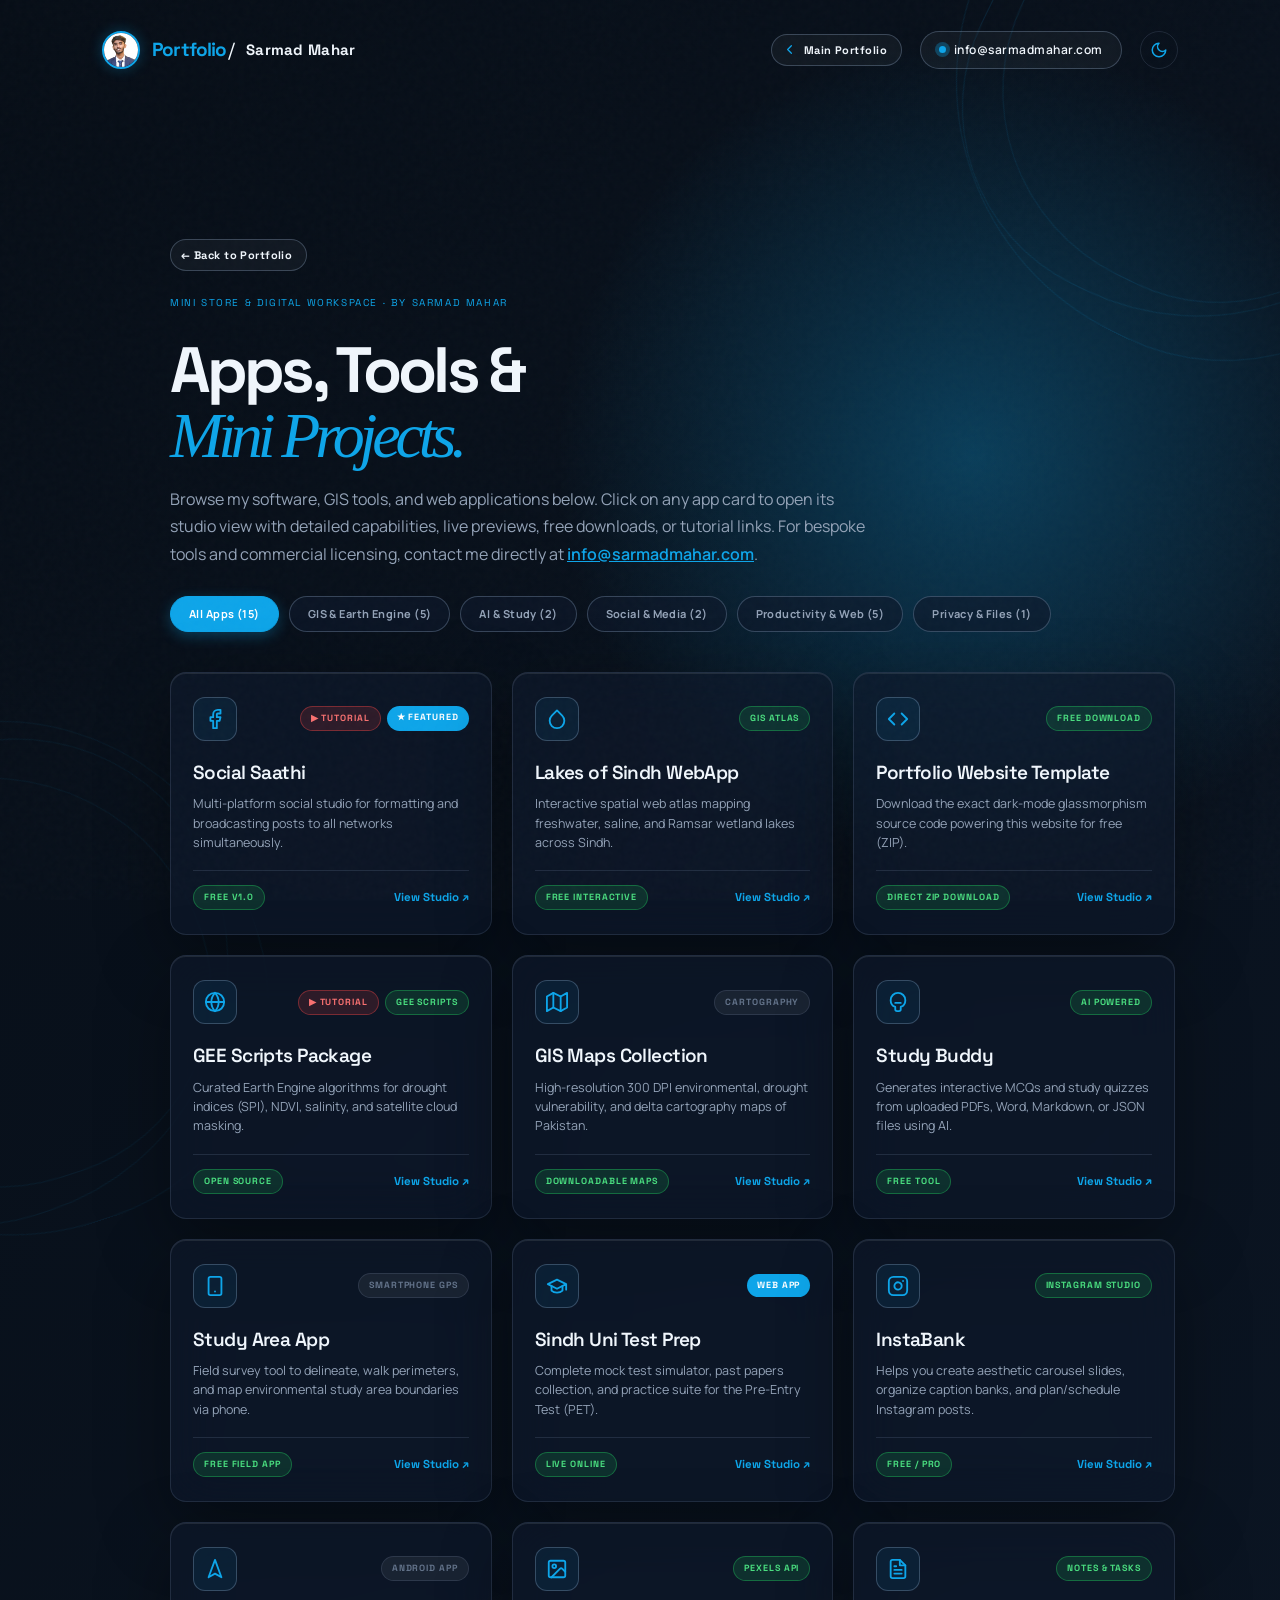
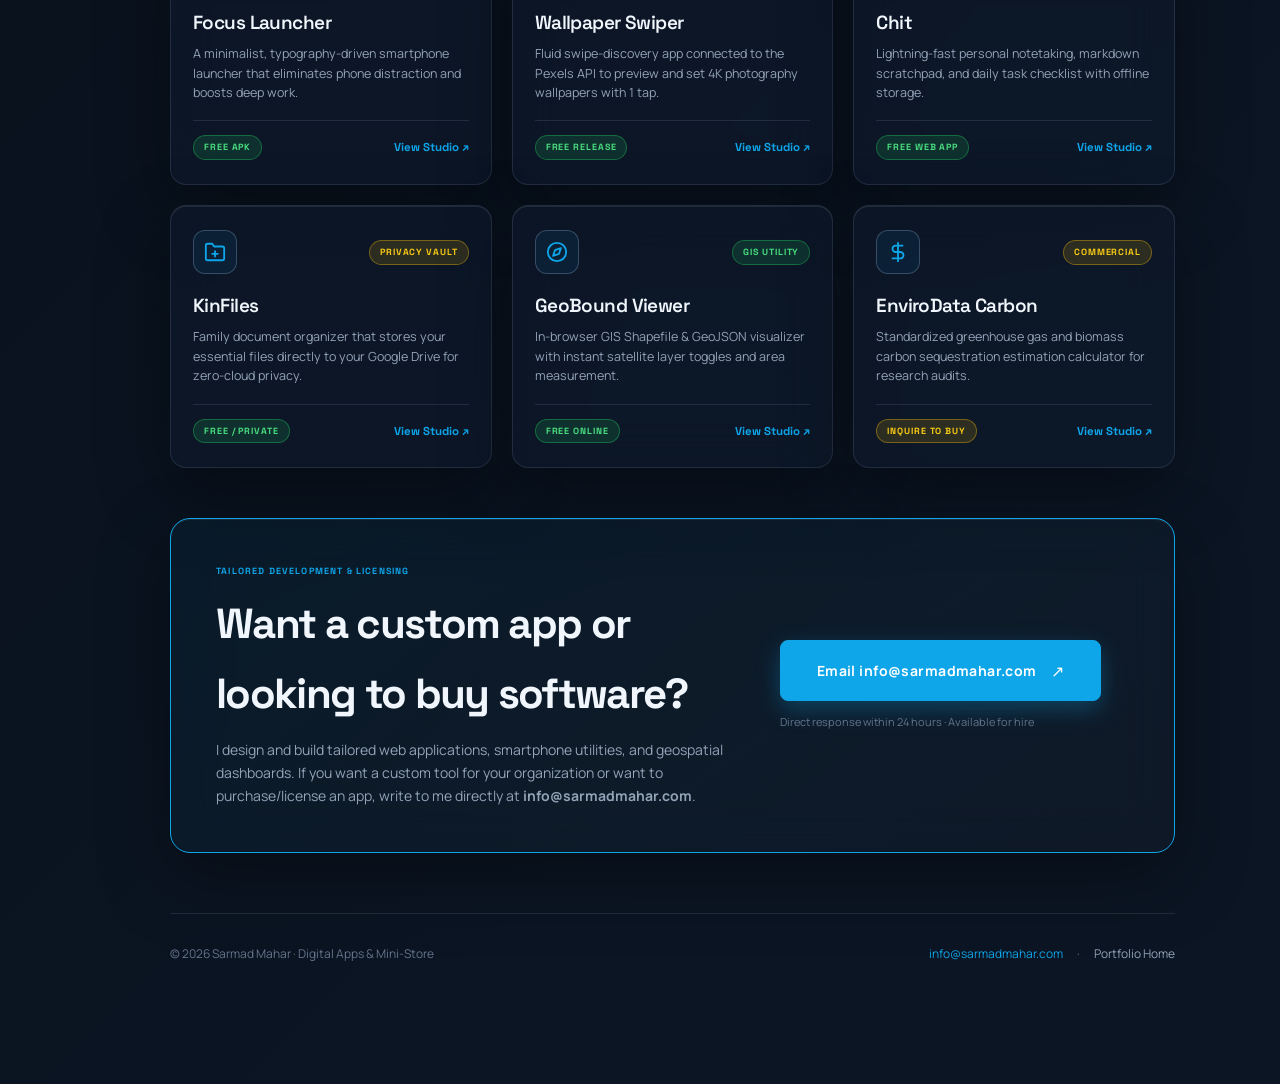
==== commit 6c402861: "Add Lakes of Sindh, free Portfolio template download, GEE scripts, GIS maps, and conditional tutoria" ====
--- a/Portfolio/apps.html
+++ b/Portfolio/apps.html
@@ -53,16 +53,16 @@
           <em>Mini Projects.</em>
         </h1>
         <p class="store-hero-desc">
-          Browse my software catalog below. Click on any app to open its full studio view with feature breakdowns, live previews, free downloads, or custom licensing options. For custom orders, write to <a href="mailto:info@sarmadmahar.com" style="color: var(--accent); font-weight: 600; text-decoration: underline;">info@sarmadmahar.com</a>.
+          Browse my software, GIS tools, and web applications below. Click on any app card to open its studio view with detailed capabilities, live previews, free downloads, or tutorial links. For bespoke tools and commercial licensing, contact me directly at <a href="mailto:info@sarmadmahar.com" style="color: var(--accent); font-weight: 600; text-decoration: underline;">info@sarmadmahar.com</a>.
         </p>
 
         <!-- CATEGORY FILTER TABS -->
         <div class="store-filter-bar">
-          <button class="store-pill-filter active" data-filter="all">All Apps (11)</button>
+          <button class="store-pill-filter active" data-filter="all">All Apps (15)</button>
+          <button class="store-pill-filter" data-filter="gis">GIS &amp; Earth Engine (5)</button>
           <button class="store-pill-filter" data-filter="ai-study">AI &amp; Study (2)</button>
           <button class="store-pill-filter" data-filter="social">Social &amp; Media (2)</button>
-          <button class="store-pill-filter" data-filter="productivity">Productivity (3)</button>
-          <button class="store-pill-filter" data-filter="gis">GIS &amp; Spatial (3)</button>
+          <button class="store-pill-filter" data-filter="productivity">Productivity &amp; Web (5)</button>
           <button class="store-pill-filter" data-filter="privacy">Privacy &amp; Files (1)</button>
         </div>
       </section>
@@ -75,17 +75,87 @@
             <div class="store-card-icon">
               <svg width="22" height="22" viewBox="0 0 24 24" fill="none" stroke="currentColor" stroke-width="2" stroke-linecap="round" stroke-linejoin="round"><path d="M18 2h-3a5 5 0 0 0-5 5v3H7v4h3v8h4v-8h3l1-4h-4V7a1 1 0 0 1 1-1h3z"/></svg>
             </div>
-            <span class="badge-tag badge-featured">★ FEATURED</span>
+            <div style="display: flex; gap: 6px;">
+              <span class="badge-tag badge-tutorial">▶ Tutorial</span>
+              <span class="badge-tag badge-featured">★ FEATURED</span>
+            </div>
           </div>
           <h3>Social Saathi</h3>
-          <p>Social studio for formatting &amp; dispatching posts across multiple social platforms simultaneously.</p>
+          <p>Multi-platform social studio for formatting and broadcasting posts to all networks simultaneously.</p>
           <div class="store-card-footer">
             <span class="badge-tag badge-free">Free v1.0</span>
             <span class="store-card-btn">View Studio ↗</span>
           </div>
         </article>
 
-        <!-- 2. STUDY BUDDY (AI MCQS) -->
+        <!-- 2. LAKES OF SINDH WEBAPP -->
+        <article class="store-card glass" data-app="lakes-of-sindh" data-category="gis">
+          <div class="store-card-header">
+            <div class="store-card-icon">
+              <svg width="22" height="22" viewBox="0 0 24 24" fill="none" stroke="currentColor" stroke-width="2" stroke-linecap="round" stroke-linejoin="round"><path d="M12 2.69l5.66 5.66a8 8 0 1 1-11.31 0z"/></svg>
+            </div>
+            <span class="badge-tag badge-free">GIS ATLAS</span>
+          </div>
+          <h3>Lakes of Sindh WebApp</h3>
+          <p>Interactive spatial web atlas mapping freshwater, saline, and Ramsar wetland lakes across Sindh.</p>
+          <div class="store-card-footer">
+            <span class="badge-tag badge-free">Free Interactive</span>
+            <span class="store-card-btn">View Studio ↗</span>
+          </div>
+        </article>
+
+        <!-- 3. FREE PORTFOLIO WEBSITE TEMPLATE -->
+        <article class="store-card glass" data-app="portfolio-template-free" data-category="productivity">
+          <div class="store-card-header">
+            <div class="store-card-icon">
+              <svg width="22" height="22" viewBox="0 0 24 24" fill="none" stroke="currentColor" stroke-width="2" stroke-linecap="round" stroke-linejoin="round"><polyline points="16 18 22 12 16 6"/><polyline points="8 6 2 12 8 18"/></svg>
+            </div>
+            <span class="badge-tag badge-free">FREE DOWNLOAD</span>
+          </div>
+          <h3>Portfolio Website Template</h3>
+          <p>Download the exact dark-mode glassmorphism source code powering this website for free (ZIP).</p>
+          <div class="store-card-footer">
+            <span class="badge-tag badge-free">Direct ZIP Download</span>
+            <span class="store-card-btn">View Studio ↗</span>
+          </div>
+        </article>
+
+        <!-- 4. GEE GOOGLE EARTH ENGINE SCRIPTS -->
+        <article class="store-card glass" data-app="gee-scripts-package" data-category="gis">
+          <div class="store-card-header">
+            <div class="store-card-icon">
+              <svg width="22" height="22" viewBox="0 0 24 24" fill="none" stroke="currentColor" stroke-width="2" stroke-linecap="round" stroke-linejoin="round"><circle cx="12" cy="12" r="10"/><path d="M12 2a14.5 14.5 0 0 0 0 20 14.5 14.5 0 0 0 0-20"/><path d="M2 12h20"/></svg>
+            </div>
+            <div style="display: flex; gap: 6px;">
+              <span class="badge-tag badge-tutorial">▶ Tutorial</span>
+              <span class="badge-tag badge-free">GEE SCRIPTS</span>
+            </div>
+          </div>
+          <h3>GEE Scripts Package</h3>
+          <p>Curated Earth Engine algorithms for drought indices (SPI), NDVI, salinity, and satellite cloud masking.</p>
+          <div class="store-card-footer">
+            <span class="badge-tag badge-free">Open Source</span>
+            <span class="store-card-btn">View Studio ↗</span>
+          </div>
+        </article>
+
+        <!-- 5. GIS MAPS & ATLAS COLLECTION -->
+        <article class="store-card glass" data-app="gis-maps-collection" data-category="gis">
+          <div class="store-card-header">
+            <div class="store-card-icon">
+              <svg width="22" height="22" viewBox="0 0 24 24" fill="none" stroke="currentColor" stroke-width="2" stroke-linecap="round" stroke-linejoin="round"><polygon points="1 6 1 22 8 18 16 22 23 18 23 2 16 6 8 2 1 6"/><line x1="8" x2="8" y1="2" y2="18"/><line x1="16" x2="16" y1="6" y2="22"/></svg>
+            </div>
+            <span class="badge-tag badge-version">CARTOGRAPHY</span>
+          </div>
+          <h3>GIS Maps Collection</h3>
+          <p>High-resolution 300 DPI environmental, drought vulnerability, and delta cartography maps of Pakistan.</p>
+          <div class="store-card-footer">
+            <span class="badge-tag badge-free">Downloadable Maps</span>
+            <span class="store-card-btn">View Studio ↗</span>
+          </div>
+        </article>
+
+        <!-- 6. STUDY BUDDY (AI MCQS) -->
         <article class="store-card glass" data-app="study-buddy" data-category="ai-study">
           <div class="store-card-header">
             <div class="store-card-icon">
@@ -101,7 +171,7 @@
           </div>
         </article>
 
-        <!-- 3. STUDY AREA APP (SMARTPHONE) -->
+        <!-- 7. STUDY AREA APP (SMARTPHONE) -->
         <article class="store-card glass" data-app="study-area-app" data-category="gis">
           <div class="store-card-header">
             <div class="store-card-icon">
@@ -110,14 +180,14 @@
             <span class="badge-tag badge-version">SMARTPHONE GPS</span>
           </div>
           <h3>Study Area App</h3>
-          <p>Field survey tool to delineate, walk perimeters, and map environmental study area boundaries via smartphone.</p>
+          <p>Field survey tool to delineate, walk perimeters, and map environmental study area boundaries via phone.</p>
           <div class="store-card-footer">
             <span class="badge-tag badge-free">Free Field App</span>
             <span class="store-card-btn">View Studio ↗</span>
           </div>
         </article>
 
-        <!-- 4. SINDH UNIVERSITY TEST PREPARATION -->
+        <!-- 8. SINDH UNIVERSITY TEST PREPARATION -->
         <article class="store-card glass" data-app="sindh-uni-pet" data-category="ai-study">
           <div class="store-card-header">
             <div class="store-card-icon">
@@ -133,7 +203,7 @@
           </div>
         </article>
 
-        <!-- 5. INSTABANK -->
+        <!-- 9. INSTABANK -->
         <article class="store-card glass" data-app="instabank" data-category="social">
           <div class="store-card-header">
             <div class="store-card-icon">
@@ -149,7 +219,7 @@
           </div>
         </article>
 
-        <!-- 6. FOCUS LAUNCHER -->
+        <!-- 10. FOCUS LAUNCHER -->
         <article class="store-card glass" data-app="focus-launcher" data-category="productivity">
           <div class="store-card-header">
             <div class="store-card-icon">
@@ -165,7 +235,7 @@
           </div>
         </article>
 
-        <!-- 7. WALLPAPER SWIPER (PEXELS) -->
+        <!-- 11. WALLPAPER SWIPER (PEXELS) -->
         <article class="store-card glass" data-app="wallpaper-swiper" data-category="productivity">
           <div class="store-card-header">
             <div class="store-card-icon">
@@ -181,7 +251,7 @@
           </div>
         </article>
 
-        <!-- 8. CHIT (NOTES & TASKS) -->
+        <!-- 12. CHIT (NOTES & TASKS) -->
         <article class="store-card glass" data-app="chit-notes" data-category="productivity">
           <div class="store-card-header">
             <div class="store-card-icon">
@@ -197,7 +267,7 @@
           </div>
         </article>
 
-        <!-- 9. KINFILES (GOOGLE DRIVE VAULT) -->
+        <!-- 13. KINFILES (GOOGLE DRIVE VAULT) -->
         <article class="store-card glass" data-app="kinfiles" data-category="privacy">
           <div class="store-card-header">
             <div class="store-card-icon">
@@ -213,7 +283,7 @@
           </div>
         </article>
 
-        <!-- 10. GEOBOUND SPATIAL VIEWER -->
+        <!-- 14. GEOBOUND SPATIAL VIEWER -->
         <article class="store-card glass" data-app="geobound" data-category="gis">
           <div class="store-card-header">
             <div class="store-card-icon">
@@ -229,7 +299,7 @@
           </div>
         </article>
 
-        <!-- 11. ENVIRODATA CARBON ENGINE -->
+        <!-- 15. ENVIRODATA CARBON ENGINE -->
         <article class="store-card glass" data-app="envirodata" data-category="gis">
           <div class="store-card-header">
             <div class="store-card-icon">
@@ -308,6 +378,82 @@
         secondaryBtn: { text: 'Custom Setup / Buy', icon: '↗', url: 'mailto:info@sarmadmahar.com?subject=Custom%20Social%20Saathi%20Integration&body=Hi%20Sarmad%2C%20I%20want%20to%20inquire%20about%20a%20custom%20version%20of%20Social%20Saathi.' },
         tutorialBtn: { text: 'Watch Tutorial', icon: '▶', url: 'https://www.youtube.com/@gisguide' }
       },
+      'lakes-of-sindh': {
+        name: 'Lakes of Sindh WebApp',
+        tagline: 'Interactive Geospatial Atlas of Sindh\'s Freshwater & Wetland Lakes',
+        badges: ['GIS ATLAS', 'FREE INTERACTIVE', 'RAMSAR SITES'],
+        description: '<strong>Lakes of Sindh WebApp</strong> is a specialized spatial web application mapping the major and minor inland water bodies and Ramsar wetland sites across Sindh (including Keenjhar, Manchar, Haleji, Drigh, and Chotiari Reservoir). View surface area dynamics, ecological conservation status, and satellite water index (NDWI) layers.',
+        features: [
+          'Interactive satellite mapping of 20+ Sindh wetland lakes',
+          'Multi-temporal NDWI surface water area tracking',
+          'Ramsar site ecological profiles and bird biodiversity data',
+          'Exportable GIS vector boundaries (GeoJSON & KML)'
+        ],
+        mockupHeader: 'Lakes of Sindh Spatial Portal',
+        mockupStatus: '● Active Basemap: Esri World Imagery · 24 Lakes Mapped',
+        mockupContent: '[ Lake Manchar Basin ]<br>Coordinates: 26.42° N, 67.65° E · Surface Area: ~260 sq km · Ramsar Wetland Site',
+        mockupBadges: ['Satellite NDWI Synced', 'High-Res Vectors'],
+        primaryBtn: { text: 'Launch WebApp Free', icon: '↗', url: 'mailto:info@sarmadmahar.com?subject=Access%20Request%20for%20Lakes%20of%20Sindh%20WebApp' },
+        secondaryBtn: { text: 'Inquire GIS Dataset', icon: '✉', url: 'mailto:info@sarmadmahar.com?subject=Lakes%20of%20Sindh%20GIS%20Dataset%20Inquiry' },
+        tutorialBtn: null
+      },
+      'portfolio-template-free': {
+        name: 'Portfolio Website Template',
+        tagline: 'Complete Dark-Mode Glassmorphism Portfolio Engine (Free ZIP Download)',
+        badges: ['FREE TEMPLATE', 'OPEN SOURCE', 'ZERO DEPENDENCY'],
+        description: 'Download the complete source code of this exact personal portfolio website for free! Built with ultra-fast pure HTML5, vanilla CSS, and JavaScript with zero external frameworks, responsive docked navigation, theme switching, and GitHub Pages ready out of the box.',
+        features: [
+          'Complete source code ZIP with HTML, CSS, JS, and layout structure',
+          'Responsive docked sidebar + mobile bottom app bar',
+          'Pre-configured GitHub Pages ready architecture',
+          '100% Free for personal and academic use'
+        ],
+        mockupHeader: 'Portfolio Template Package',
+        mockupStatus: '● Release: v2.0 Clean Build · License: Free MIT',
+        mockupContent: '[ Package Contents ]<br>index.html · styles.css · script.js · apps.html · creative.html · Readme Guide',
+        mockupBadges: ['Direct ZIP Download', 'Zero Dependencies'],
+        primaryBtn: { text: 'Download Free ZIP', icon: '↓', url: 'assets/Sarmad_Portfolio_Website_Template.zip' },
+        secondaryBtn: { text: 'View GitHub Repo', icon: '↗', url: 'https://github.com/sarmad-mahar/Portfolio' },
+        tutorialBtn: null
+      },
+      'gee-scripts-package': {
+        name: 'GEE Scripts Package',
+        tagline: 'Google Earth Engine Planetary Analysis & Remote Sensing Algorithms',
+        badges: ['EARTH ENGINE', 'FREE CODE', 'ALGORITHMS'],
+        description: 'A curated collection of production-ready Google Earth Engine JavaScript and Python scripts for satellite image preprocessing, cloud masking, vegetation index computation (NDVI, NDWI, EVI), land surface temperature (LST), and multi-year drought time-series analysis.',
+        features: [
+          'Sentinel-2 & Landsat 8/9 cloud-masked surface reflectance pipelines',
+          'Drought SPI, NDDI & soil degradation calculation algorithms',
+          'Automated chart generation & GeoTIFF export to Google Drive',
+          'Compatible with Earth Engine Code Editor & Python geemap'
+        ],
+        mockupHeader: 'Google Earth Engine Code Editor',
+        mockupStatus: '● API: ee.ImageCollection · Repository: scripts_GoogleEarthEngine',
+        mockupContent: '// Landsat 9 Coastal Salinity Analysis<br>var s2 = ee.ImageCollection("COPERNICUS/S2_SR_HARMONIZED")<br>&nbsp;&nbsp;.filterDate("2024-01-01", "2024-12-31")<br>&nbsp;&nbsp;.map(maskS2clouds);',
+        mockupBadges: ['GitHub Synced', 'Video Guide Available'],
+        primaryBtn: { text: 'Get GEE Scripts Free', icon: '↓', url: 'https://github.com/sarmad-mahar/scripts_GoogleEarthEngine' },
+        secondaryBtn: { text: 'Custom Script / Analysis', icon: '↗', url: 'mailto:info@sarmadmahar.com?subject=GEE%20Custom%20Script%20Request' },
+        tutorialBtn: { text: 'Watch Tutorial', icon: '▶', url: 'https://www.youtube.com/@gisguide' }
+      },
+      'gis-maps-collection': {
+        name: 'GIS Maps & Atlas Collection',
+        tagline: 'Curated High-Resolution Environmental & Thematic Maps of Pakistan',
+        badges: ['CARTOGRAPHY', 'FREE DOWNLOADS', '300 DPI PRINT'],
+        description: 'A curated archive of thematic cartographic prints, climate vulnerability maps, and watershed atlases crafted in ArcGIS Pro. Ready for high-resolution print (300 DPI) and academic research papers.',
+        features: [
+          'Drought susceptibility & SPI distribution maps',
+          'Indus Delta mangrove cover & coastal salinity change atlases',
+          'University of Sindh regional demographic & spatial epidemiology charts',
+          'Available in high-res PDF, PNG, and GeoTIFF formats'
+        ],
+        mockupHeader: 'Cartographic Map Archive',
+        mockupStatus: '● Resolution: 300 DPI Print-Ready · Projection: UTM 42N',
+        mockupContent: '[ Featured Map Sheet ]<br>"Decadal Vegetation & Salinity Dynamics in Coastal Sindh (2015–2025)"',
+        mockupBadges: ['ArcGIS Pro Export', 'Vector Legends'],
+        primaryBtn: { text: 'Download Map Collection', icon: '↓', url: 'mailto:info@sarmadmahar.com?subject=Request%20GIS%20Maps%20Collection' },
+        secondaryBtn: { text: 'Commission Custom Map', icon: '↗', url: 'mailto:info@sarmadmahar.com?subject=Custom%20GIS%20Cartography%20Commission' },
+        tutorialBtn: null
+      },
       'study-buddy': {
         name: 'Study Buddy',
         tagline: 'AI-Powered Study & MCQ Generator from Uploaded Documents',
@@ -325,7 +471,7 @@
         mockupBadges: ['48 MCQs Generated', 'Instant Quiz Active'],
         primaryBtn: { text: 'Launch Study Buddy Free', icon: '↓', url: 'mailto:info@sarmadmahar.com?subject=Access%20Request%20for%20Study%20Buddy%20App&body=Hi%20Sarmad%2C%20I%20would%20like%20to%20try%20Study%20Buddy.' },
         secondaryBtn: { text: 'Custom AI Setup / Buy', icon: '↗', url: 'mailto:info@sarmadmahar.com?subject=Custom%20Study%20Buddy%20Integration' },
-        tutorialBtn: { text: 'Watch Tutorial', icon: '▶', url: 'https://www.youtube.com/@gisguide' }
+        tutorialBtn: null
       },
       'study-area-app': {
         name: 'Study Area App',
@@ -344,7 +490,7 @@
         mockupBadges: ['GeoJSON Ready', 'Offline Mode Active'],
         primaryBtn: { text: 'Get Field App Free', icon: '↓', url: 'mailto:info@sarmadmahar.com?subject=Access%20Request%20for%20Study%20Area%20App' },
         secondaryBtn: { text: 'Custom GIS Version', icon: '↗', url: 'mailto:info@sarmadmahar.com?subject=Custom%20Study%20Area%20GIS%20Tool' },
-        tutorialBtn: { text: 'Watch Demo', icon: '▶', url: 'https://www.youtube.com/@gisguide' }
+        tutorialBtn: null
       },
       'sindh-uni-pet': {
         name: 'Sindh University Test Prep',
@@ -382,7 +528,7 @@
         mockupBadges: ['Visual Grid Synced', 'High-Res Ready'],
         primaryBtn: { text: 'Get InstaBank Free', icon: '↓', url: 'mailto:info@sarmadmahar.com?subject=Access%20Request%20for%20InstaBank%20App' },
         secondaryBtn: { text: 'Buy Pro / Custom Setup', icon: '↗', url: 'mailto:info@sarmadmahar.com?subject=InstaBank%20Pro%20Purchase%20Inquiry' },
-        tutorialBtn: { text: 'Watch Tutorial', icon: '▶', url: 'https://www.youtube.com/@gisguide' }
+        tutorialBtn: null
       },
       'focus-launcher': {
         name: 'Focus Launcher',
@@ -530,7 +676,7 @@
       `).join(' ');
 
       let ctaButtonsHtml = `
-        <a class="button button-primary" href="${app.primaryBtn.url}">
+        <a class="button button-primary" href="${app.primaryBtn.url}" ${app.primaryBtn.url.startsWith('assets/') ? 'download' : ''}>
           ${app.primaryBtn.text} <span>${app.primaryBtn.icon}</span>
         </a>
       `;
@@ -543,9 +689,10 @@
         `;
       }
 
+      // TUTORIALS BUTTON ONLY SHOWN IF THE APP HAS A TUTORIAL
       if (app.tutorialBtn) {
         ctaButtonsHtml += `
-          <a class="button button-outline" href="${app.tutorialBtn.url}" target="_blank" rel="noreferrer" title="Watch Video Tutorial">
+          <a class="button button-outline" href="${app.tutorialBtn.url}" target="_blank" rel="noreferrer" title="Watch Video Tutorial on YouTube">
             ${app.tutorialBtn.text} <span style="font-size: 13px;">${app.tutorialBtn.icon}</span>
           </a>
         `;
--- a/Portfolio/styles.css
+++ b/Portfolio/styles.css
@@ -1781,6 +1781,12 @@
   color: #facc15;
 }
 
+.badge-tutorial {
+  background: rgba(239, 68, 68, 0.15);
+  border: 1px solid rgba(239, 68, 68, 0.4);
+  color: #f87171;
+}
+
 .badge-version {
   background: rgba(255, 255, 255, 0.06);
   border: 1px solid var(--line);
